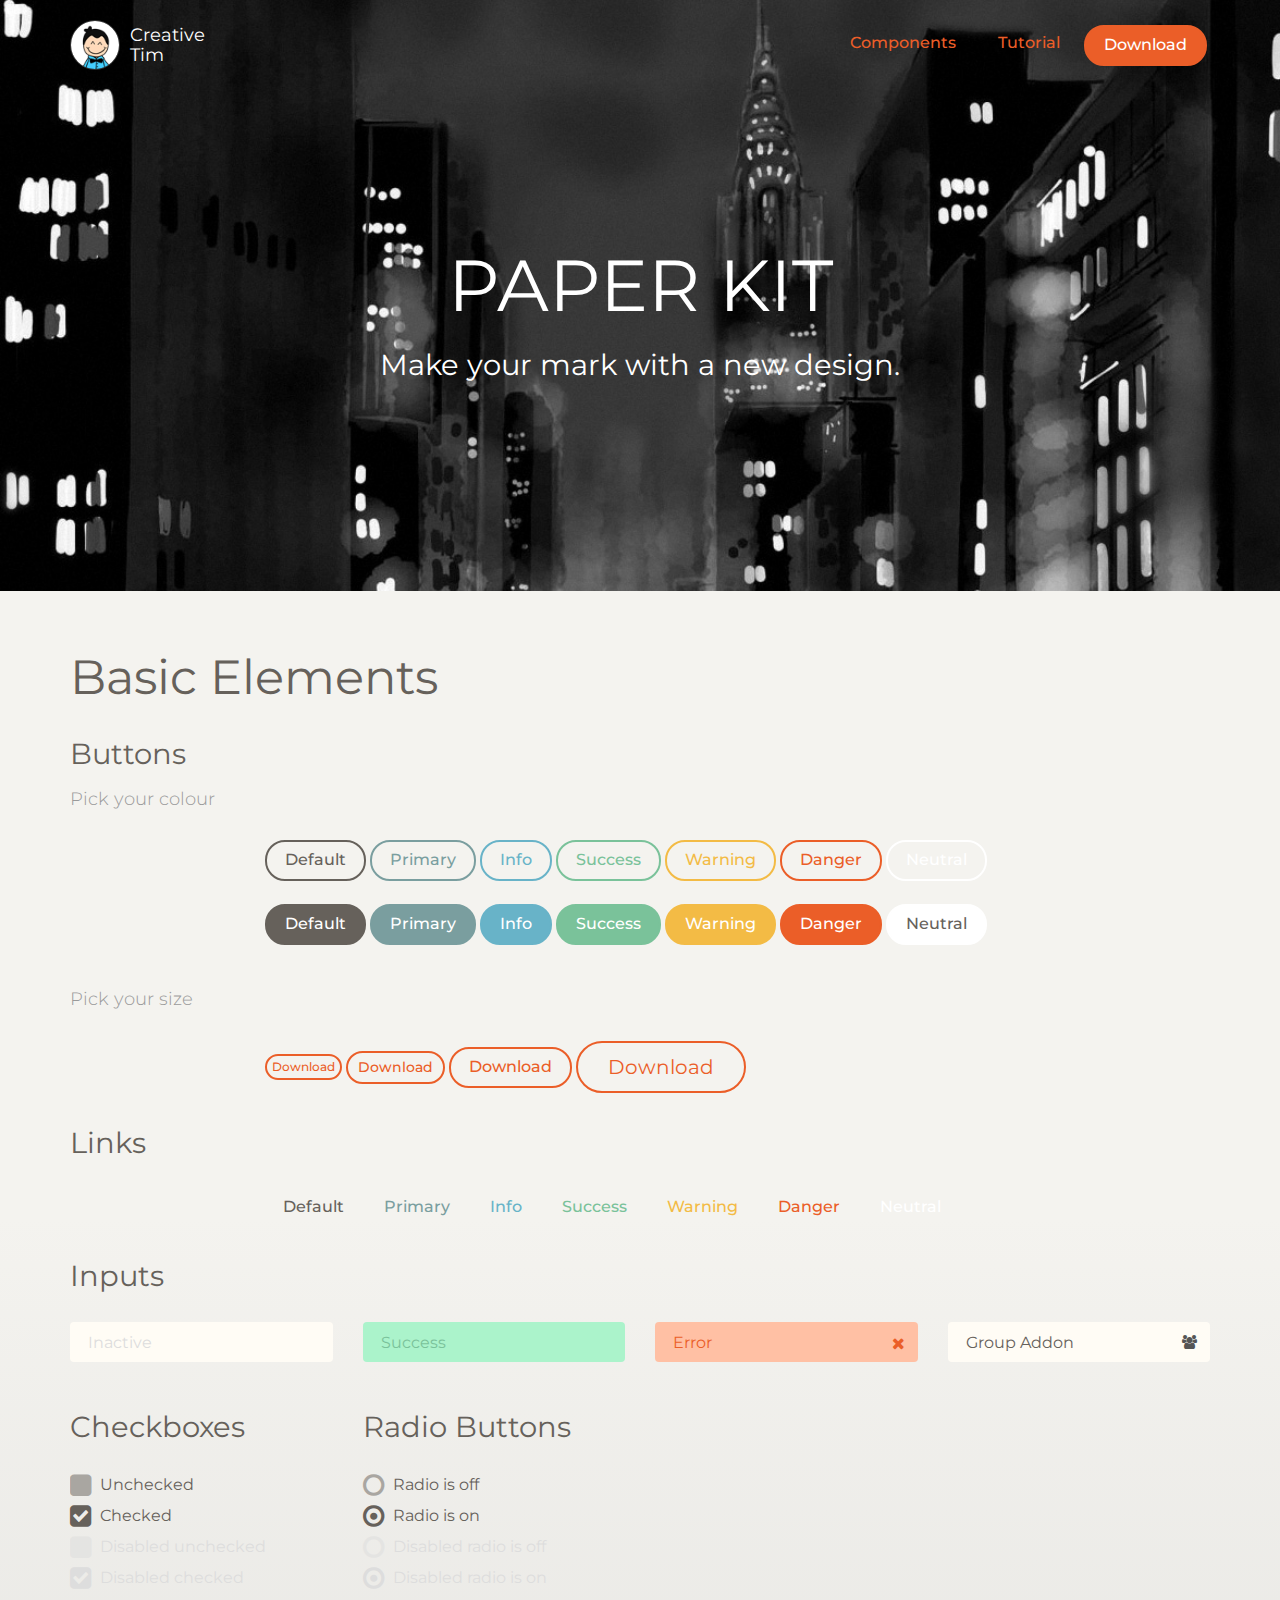
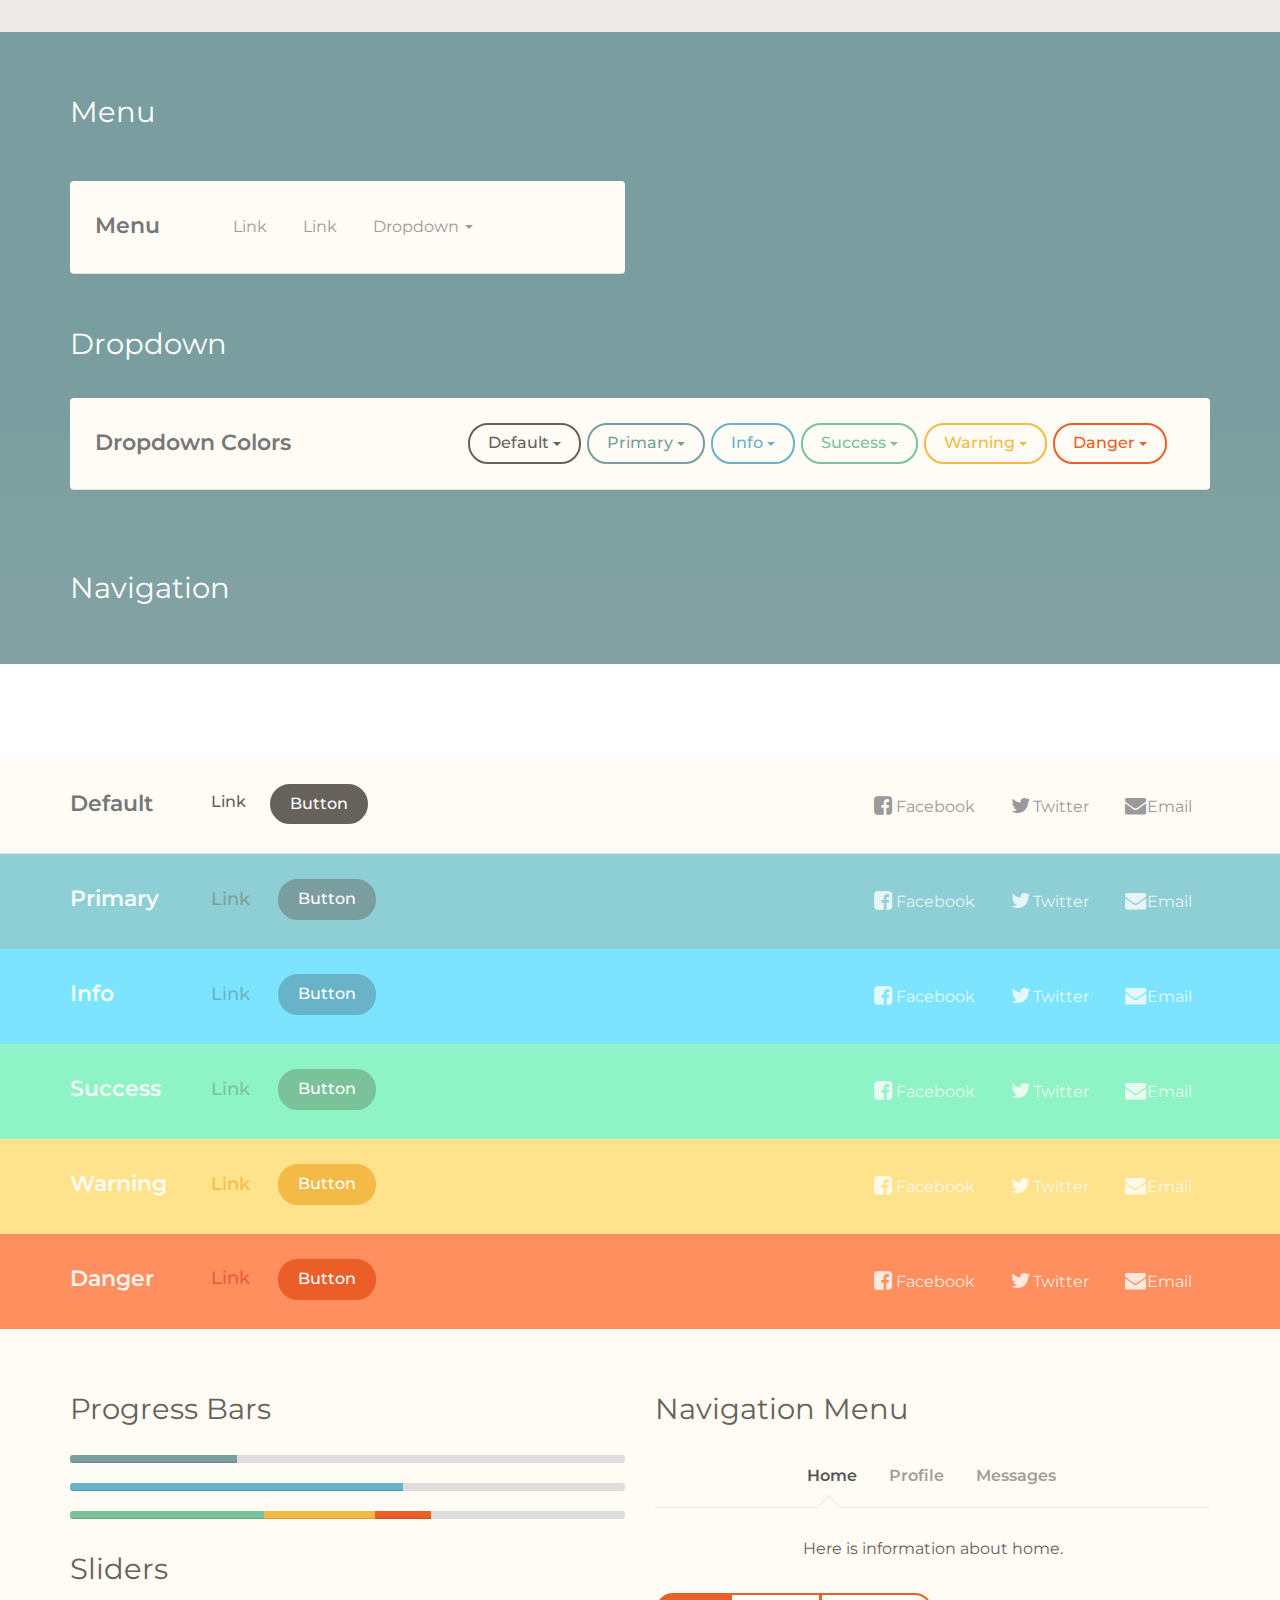
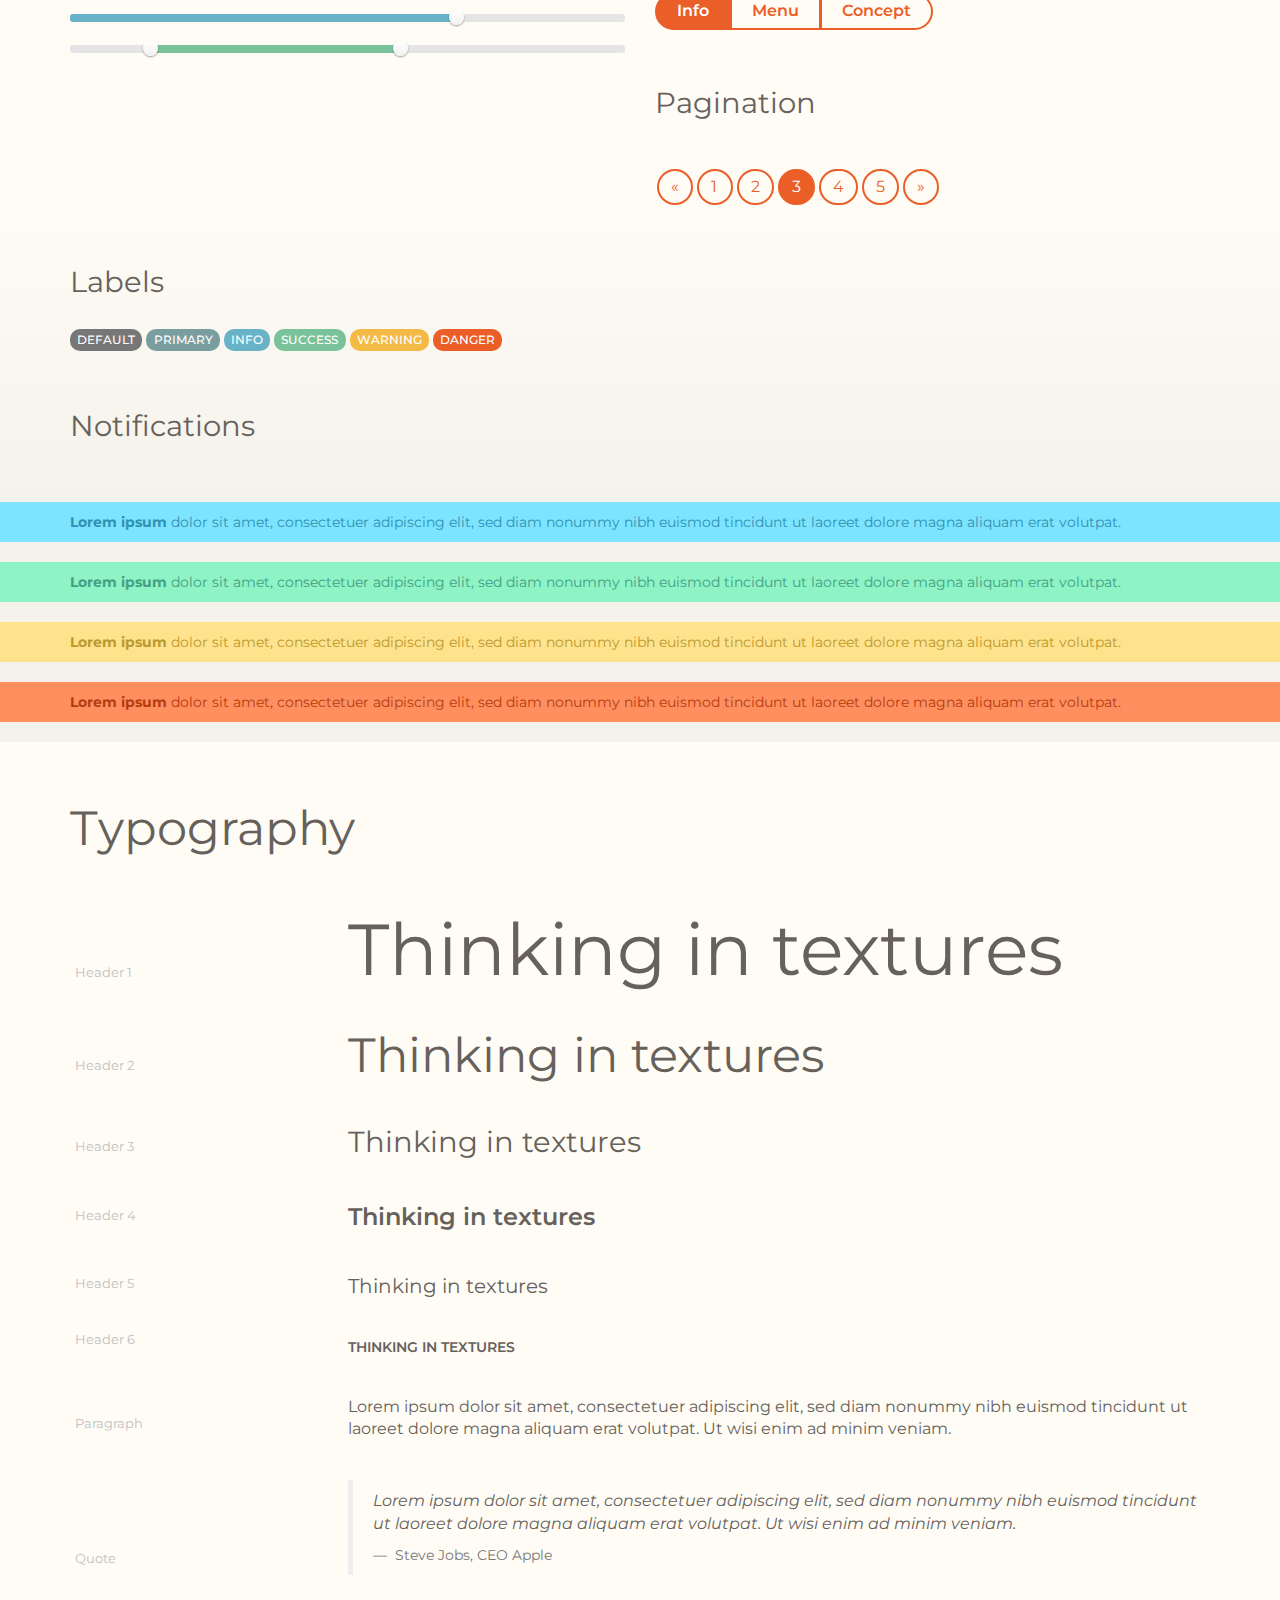
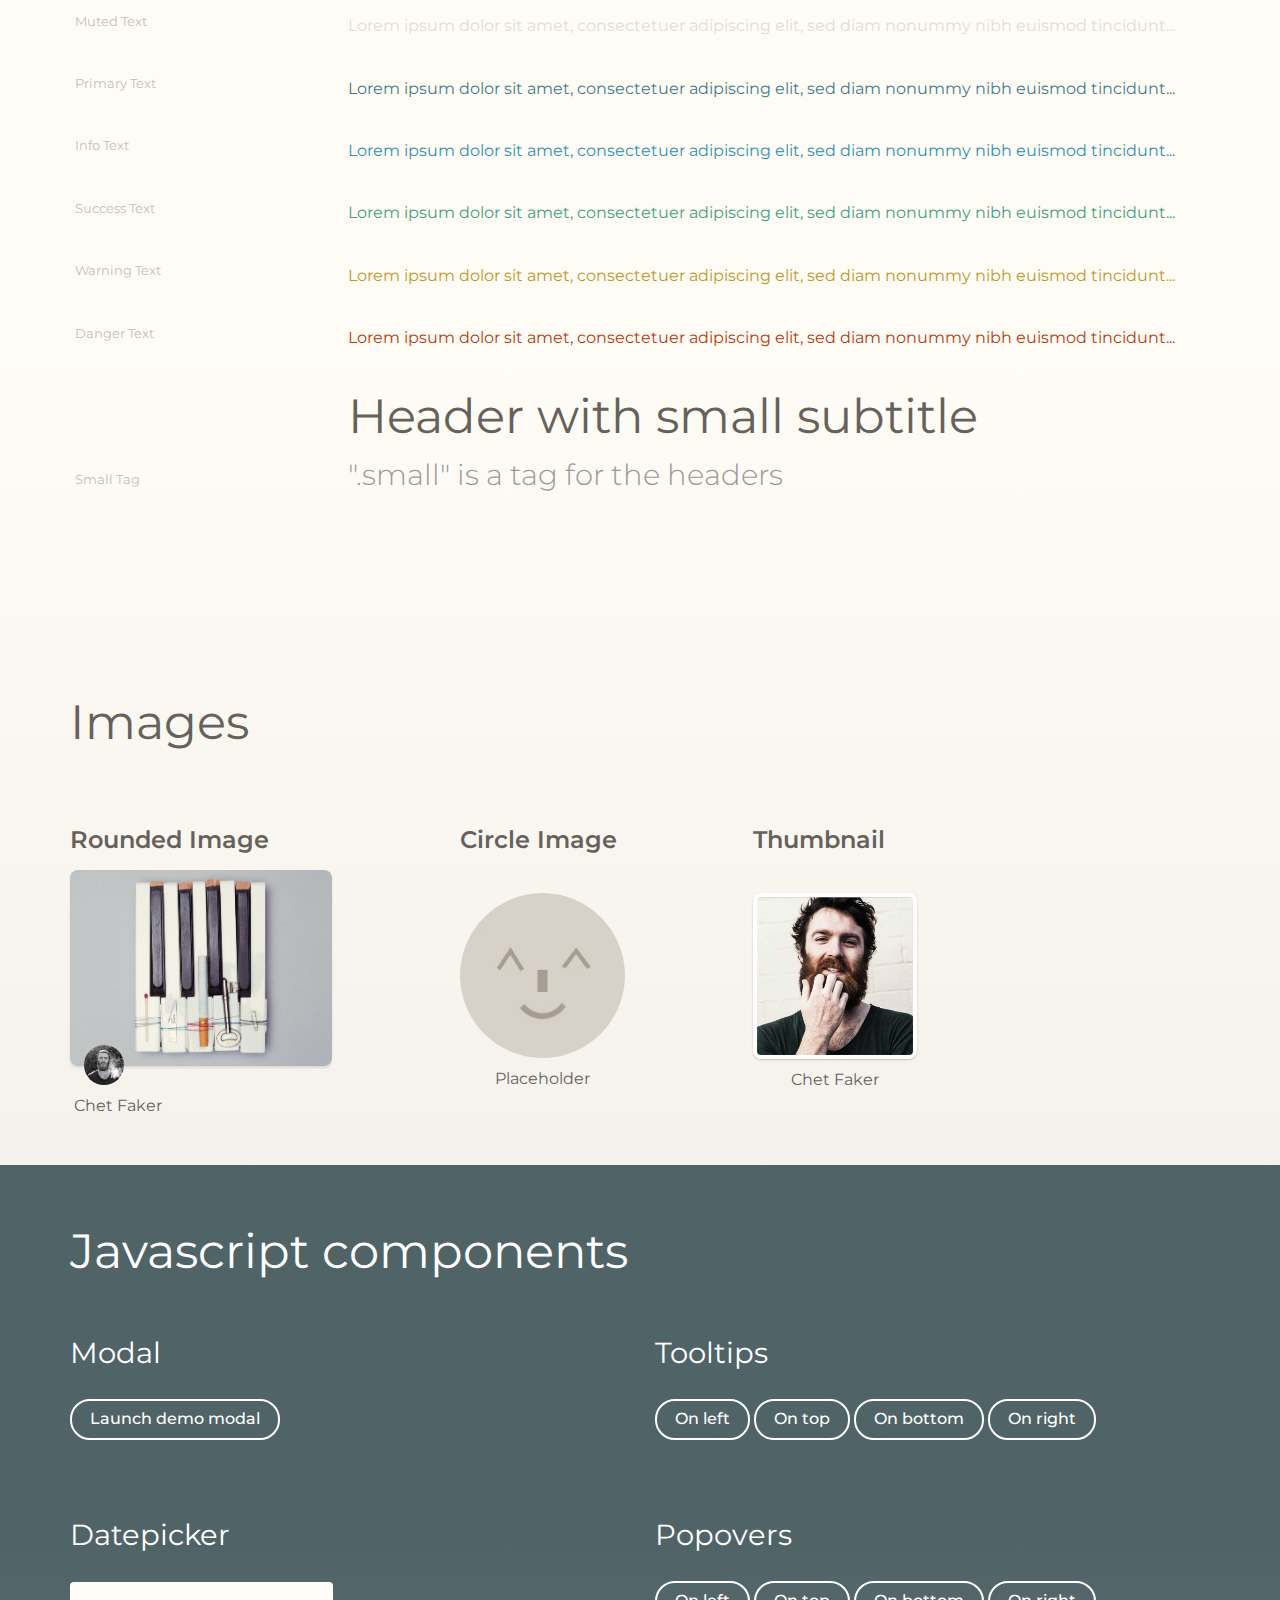
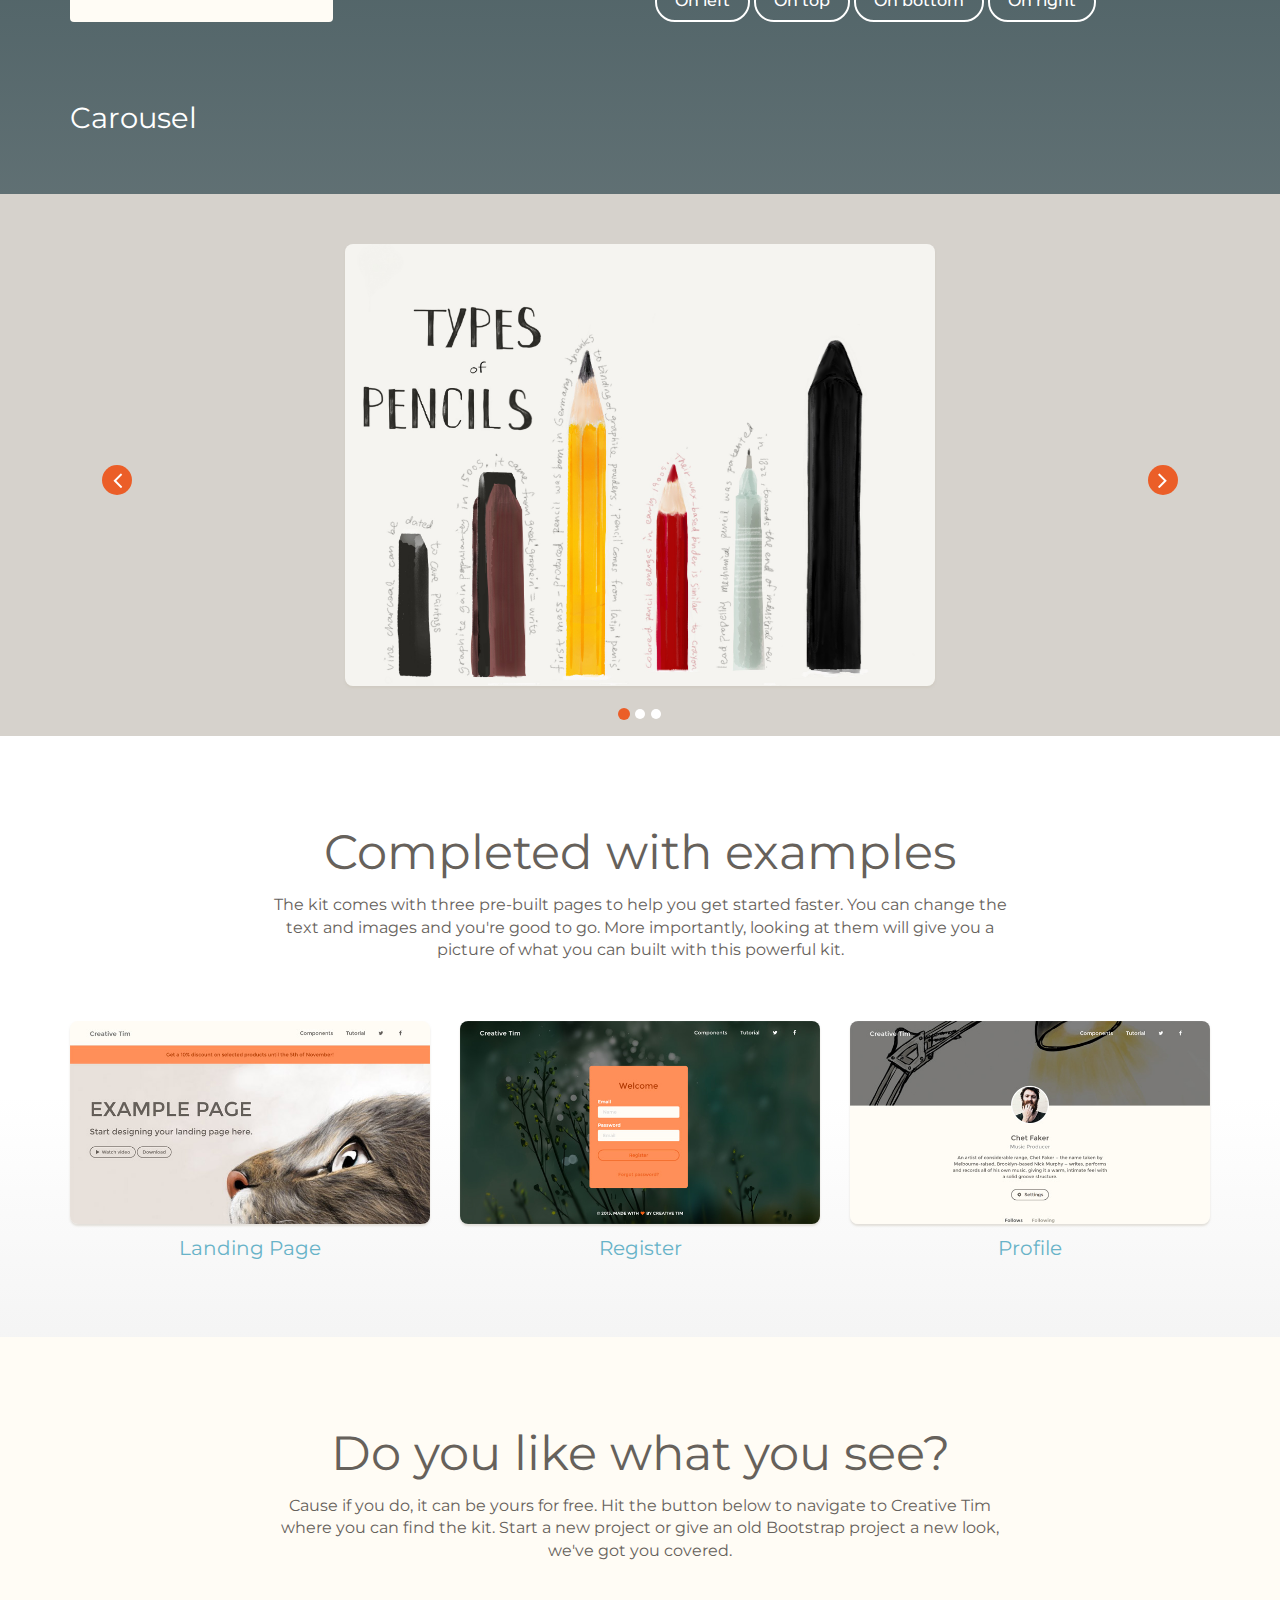
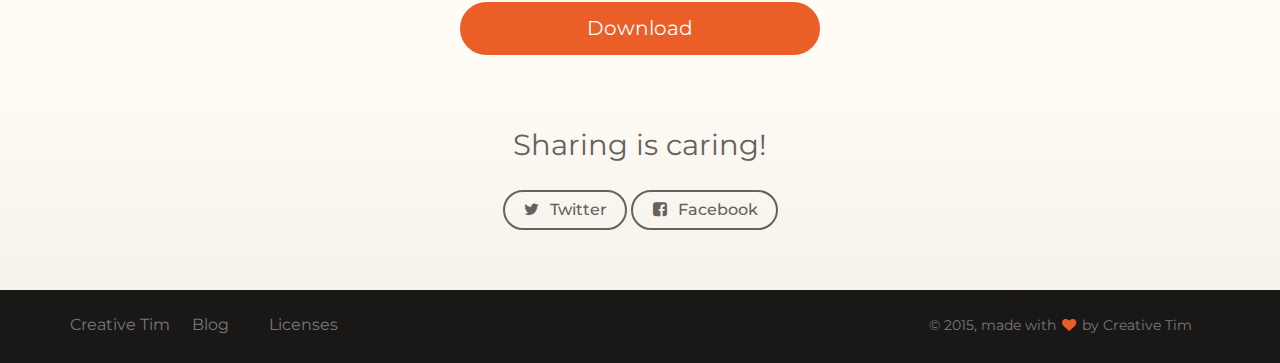
==== index.html @ a057e228 "installed the theme" ====
<!doctype html>
<html lang="en">
<head>
	<meta charset="utf-8" />
	<link rel="icon" type="image/png" href="assets/paper_img/favicon.ico">
	<meta http-equiv="X-UA-Compatible" content="IE=edge,chrome=1" />
	
	<title>Paper Kit by Creative Tim</title>

	<meta content='width=device-width, initial-scale=1.0, maximum-scale=1.0, user-scalable=0' name='viewport' />
    <meta name="viewport" content="width=device-width" />
    
    <link href="bootstrap3/css/bootstrap.css" rel="stylesheet" />
    <link href="assets/css/ct-paper.css" rel="stylesheet"/>
    <link href="assets/css/demo.css" rel="stylesheet" /> 
        
    <!--     Fonts and icons     -->
    <link href="http://maxcdn.bootstrapcdn.com/font-awesome/4.2.0/css/font-awesome.min.css" rel="stylesheet">
    <link href='http://fonts.googleapis.com/css?family=Montserrat' rel='stylesheet' type='text/css'>
    <link href='http://fonts.googleapis.com/css?family=Open+Sans:400,300' rel='stylesheet' type='text/css'>
      
</head>
<body>
<nav class="navbar navbar-ct-transparent" role="navigation-demo" id="demo-navbar">
  <div class="container">
    <!-- Brand and toggle get grouped for better mobile display -->
    <div class="navbar-header">
      <button type="button" class="navbar-toggle" data-toggle="collapse" data-target="#navigation-example-2">
        <span class="sr-only">Toggle navigation</span>
        <span class="icon-bar"></span>
        <span class="icon-bar"></span>
        <span class="icon-bar"></span>
      </button>
      <a href="http://www.creative-tim.com">
           <div class="logo-container">
                <div class="logo">
                    <img src="assets/paper_img/new_logo.png" alt="Creative Tim Logo">
                </div>
                <div class="brand">
                    Creative Tim
                </div>
            </div>
      </a>
    </div>

<!-- Collect the nav links, forms, and other content for toggling -->
    <div class="collapse navbar-collapse" id="navigation-example-2">
      <ul class="nav navbar-nav navbar-right">
          <li>
            <a href="components.html" class="btn btn-danger btn-simple">Components</a>
          </li>
          <li>
            <a href="tutorial.html" class="btn btn-danger btn-simple">Tutorial</a>
          </li>
          <li>
            <a href="http://www.creative-tim.com/product/paper-kit" target="_blank" class="btn btn-danger btn-fill">Download</a>
          </li>
       </ul>
    </div><!-- /.navbar-collapse -->
  </div><!-- /.container-->
</nav>         


<div class="wrapper">
    <div class="demo-header demo-header-image">
            <div class="motto">
                <h1 class="title-uppercase">Paper Kit</h1>
                <h3>Make your mark with a new design.</h3>
            </div>
    </div>
    
    <div class="main">
        <div class="section">
         <div class="container tim-container">
            <div class="tim-title">
                <h2>Basic Elements</h2>
            </div>
            
            <div id="buttons">
                    <div class="tim-title">
                        <h3>Buttons <br />
                            <small> Pick your colour </small>
                        </h3>
                    </div>
                    <div class="row">
                        <div class="col-md-8 col-md-offset-2">
                            <button href="#fakelink" class="btn">Default</button>
                            <button href="#fakelink" class="btn btn-primary">Primary</button>
                            <button href="#fakelink" class="btn btn-info">Info</button>
                            <button href="#fakelink" class="btn btn-success">Success</button>
                            <button href="#fakelink" class="btn btn-warning">Warning</button>
                            <button href="#fakelink" class="btn btn-danger">Danger</button>
                            <button href="#fakelink" class="btn btn-neutral">Neutral</button>
                        </div>
                    </div>
                    <br />
                    <div class="row">
                        <div class="col-md-8 col-md-offset-2">
                            <button href="#fakelink" class="btn btn-fill">Default</button>
                            <button href="#fakelink" class="btn btn-fill btn-primary">Primary</button>
                            <button href="#fakelink" class="btn btn-fill btn-info">Info</button>
                            <button href="#fakelink" class="btn btn-fill btn-success">Success</button>
                            <button href="#fakelink" class="btn btn-fill btn-warning">Warning</button>
                            <button href="#fakelink" class="btn btn-fill btn-danger">Danger</button>
                            <button href="#fakelink" class="btn btn-fill btn-neutral">Neutral</button>
                        </div>
                    </div>
                    <div class="tim-title">
                        <h3><small>Pick your size</small></h3>
                    </div>
                    <div class="row">
                        <div class="col-md-8 col-md-offset-2">
                            <button href="#fakelink" class="btn btn-danger btn-xs">Download</button>
                            <button href="#fakelink" class="btn btn-danger btn-sm">Download</button>
                            <button href="#fakelink" class="btn btn-danger">Download</button>
                            <button href="#fakelink" class="btn btn-danger btn-lg">Download</button>
                        </div>
                    </div>
                    <div class="tim-title">
                        <h3>Links</h3>
                    </div>
                    <div class="row">
                        <div class="col-md-8 col-md-offset-2">
                            <button href="#fakelink" class="btn btn-simple">Default</button>
                            <button href="#fakelink" class="btn btn-simple btn-primary">Primary</button>
                            <button href="#fakelink" class="btn btn-simple btn-info">Info</button>
                            <button href="#fakelink" class="btn btn-simple btn-success">Success</button>
                            <button href="#fakelink" class="btn btn-simple btn-warning">Warning</button>
                            <button href="#fakelink" class="btn btn-simple btn-danger">Danger</button>
                            <button href="#fakelink" class="btn btn-simple btn-neutral">Neutral</button>
                        </div>
                    </div>              
            </div>
        <!-- end buttons div -->
        
            <div id="inputs">
                <div class="tim-title">
                    <h3>Inputs</h3>
                </div>
                
                 <div class="row">
                        <div class="col-sm-3">
                    	<div class="form-group">
            	        	<input type="text" value="" placeholder="Inactive" class="form-control" />
                    	</div>          
                    </div>
                    <div class="col-sm-3">
                      <div class="form-group has-success">
                        <input type="text" value="Success" class="form-control" />
                      </div>
                    </div>
                    
                    <div class="col-sm-3">
                      <div class="form-group has-error has-feedback">
                        <input type="text" value="Error" class="form-control" />
                        <span class="fa fa-times form-control-feedback"></span>
                      </div>
                    </div>
        
                    <div class="col-sm-3">
                    	<div class="input-group">
                    	<!-- 	   Since the css properties cannot check the previous sibling of an element and for the design consistency we recommend to use the "input-group-addon" after the "form-control" like in this example -->
                          <input type="text" value="Group Addon" class="form-control">
                          <span class="input-group-addon"><i class="fa fa-group"></i></span>
                        </div>       
                    </div>
                  </div> <!-- end row -->

                <div class="row">
                    <div class="col-sm-3">
                        <div class="tim-title">
                            <h3>Checkboxes</h3>
                        </div>
                        
                          <label class="checkbox" for="checkbox1">
                            <input type="checkbox" value="" id="checkbox1" data-toggle="checkbox">
                            Unchecked
                          </label>
                          <label class="checkbox" for="checkbox2">
                            <input type="checkbox" value="" id="checkbox2" data-toggle="checkbox" checked>
                            Checked
                          </label>
                          <label class="checkbox" for="checkbox3">
                            <input type="checkbox" value="" id="checkbox3" data-toggle="checkbox" disabled>
                            Disabled unchecked
                          </label>
                          <label class="checkbox" for="checkbox4">
                            <input type="checkbox" value="" id="checkbox4" data-toggle="checkbox" disabled checked>
                            Disabled checked
                          </label>
                    </div>
                    
                    <div class="col-sm-3">
                        <div class="tim-title">
                            <h3>Radio Buttons</h3>
                        </div>
                        
                           <label class="radio">
                            <input type="radio" name="optionsRadios" data-toggle="radio" id="optionsRadios1" value="option1">
                            <i></i>Radio is off
                          </label>
                          <label class="radio">
                            <input type="radio" name="optionsRadios" data-toggle="radio" id="optionsRadios2" value="option1" checked>
                            <i></i>Radio is on
                          </label>
                
                          <label class="radio">
                            <input type="radio" name="optionsRadiosDisabled" data-toggle="radio" id="optionsRadios3" value="option2" disabled>
                            <i></i>Disabled radio is off
                          </label>
                          <label class="radio">
                            <input type="radio" name="optionsRadiosDisabled" data-toggle="radio" id="optionsRadios4" value="option2" checked disabled>
                            <i></i>Disabled radio is on
                          </label>
                        
                    </div>      
                </div><!--  end row -->
        
            </div><!--  end inputs -->
            
         </div>
        </div>
    </div>
    
    <div class="section section-light-blue">
            <div class="container">
                <div id="menu-dropdown">
                <div class="row">
                    <div class="col-md-6">
                        <div class="tim-title">
                            <h3>Menu</h3>
                        </div>
                        <br>
                    
                        <div id="navbar">
                            <nav class="navbar navbar-default">
                              <div class="container-fluid">
                                <!-- Brand and toggle get grouped for better mobile display -->
                                <div class="navbar-header">
                                  <button type="button" class="navbar-toggle" data-toggle="collapse" data-target="#bs-example-navbar-collapse-1">
                                    <span class="sr-only">Toggle navigation</span>
                                    <span class="icon-bar"></span>
                                    <span class="icon-bar"></span>
                                    <span class="icon-bar"></span>
                                  </button>
                                  <a class="navbar-brand" href="#">Menu</a>
                                </div>
                            
                                <!-- Collect the nav links, forms, and other content for toggling -->
                                <div class="collapse navbar-collapse" id="bs-example-navbar-collapse-1">
                                  <ul class="nav navbar-nav">
                                    <li class="active"><a href="#">Link</a></li>
                                    <li><a href="#">Link</a></li>
                                    <li class="dropdown">
                                      <a href="#" class="dropdown-toggle" data-toggle="dropdown">Dropdown <b class="caret"></b></a>
<!--                                  You can add classes for different colours on the next element -->
                                      <ul class="dropdown-menu dropdown-menu-right">
                                        <li class="dropdown-header">Dropdown header</li>
                                        <li><a href="#">Action</a></li>
                                        <li><a href="#">Another action</a></li>
                                        <li><a href="#">Something else here</a></li>
                                        <li class="divider"></li>
                                        <li><a href="#">Separated link</a></li>
                                        <li class="divider"></li>
                                        <li><a href="#">One more separated link</a></li>
                                      </ul>
                                    </li>
                                  </ul>
                                </div><!-- /.navbar-collapse -->
                              </div><!-- /.container-fluid -->
                            </nav>
                        
                        </div><!--  end navbar -->

                    </div>
                    <div class="col-md-6">
                    </div>
                </div> <!-- end row -->
                
                <div class="tim-title">
                    <h3>Dropdown</h3>
                    <br />
                        <div id="navbar-dropdown">
                            <nav class="navbar navbar-default">
                              <div class="container-fluid">
                                <!-- Brand and toggle get grouped for better mobile display -->
                                <div class="navbar-header">
                                  <button type="button" class="navbar-toggle" data-toggle="collapse" data-target="#bs-example-navbar-collapse-1">
                                    <span class="sr-only">Toggle navigation</span>
                                    <span class="icon-bar"></span>
                                    <span class="icon-bar"></span>
                                    <span class="icon-bar"></span>
                                  </button>
                                  <a class="navbar-brand" href="#">Dropdown Colors</a>
                                </div>
                            
                                <!-- Collect the nav links, forms, and other content for toggling -->
                                <div class="collapse navbar-collapse" id="bs-example-navbar-collapse-1">
                                  <ul class="nav navbar-nav pull-right">
<!--                                       default dropdown -->
                                    <li class="dropdown">
                                      <buttonn href="#" class="dropdown-toggle btn" data-toggle="dropdown">Default <b class="caret"></b></button>
<!--                                  You can add classes for different colours on the next element -->
                                      <ul class="dropdown-menu dropdown-menu-right">
                                        <li class="dropdown-header">Dropdown header</li>
                                        <li><a href="#">Action</a></li>
                                        <li><a href="#">Another action</a></li>
                                        <li><a href="#">Something else here</a></li>
                                        <li class="divider"></li>
                                        <li><a href="#">Separated link</a></li>
                                        <li class="divider"></li>
                                        <li><a href="#">One more separated link</a></li>
                                      </ul>
                                    </li>
<!--                                       primary dropdown -->
                                    <li class="dropdown">
                                      <button href="#" class="dropdown-toggle btn btn-primary" data-toggle="dropdown">Primary <b class="caret"></b></button>
<!--                                  You can add classes for different colours on the next element -->
                                      <ul class="dropdown-menu dropdown-primary dropdown-menu-right">
                                        <li class="dropdown-header">Dropdown header</li>
                                        <li><a href="#">Action</a></li>
                                        <li><a href="#">Another action</a></li>
                                        <li><a href="#">Something else here</a></li>
                                        <li class="divider"></li>
                                        <li><a href="#">Separated link</a></li>
                                        <li class="divider"></li>
                                        <li><a href="#">One more separated link</a></li>
                                      </ul>
                                    </li>
<!--                                       info dropdown -->
                                    <li class="dropdown">
                                      <button href="#" class="dropdown-toggle btn btn-info" data-toggle="dropdown">Info <b class="caret"></b></button>
<!--                                  You can add classes for different colours on the next element -->
                                      <ul class="dropdown-menu dropdown-info dropdown-menu-right">
                                        <li class="dropdown-header">Dropdown header</li>
                                        <li><a href="#">Action</a></li>
                                        <li><a href="#">Another action</a></li>
                                        <li><a href="#">Something else here</a></li>
                                        <li class="divider"></li>
                                        <li><a href="#">Separated link</a></li>
                                        <li class="divider"></li>
                                        <li><a href="#">One more separated link</a></li>
                                      </ul>
                                    </li>
<!--                                       success dropdown -->
                                    <li class="dropdown">
                                      <button href="#" class="dropdown-toggle btn btn-success" data-toggle="dropdown">Success <b class="caret"></b></button>
<!--                                  You can add classes for different colours on the next element -->
                                      <ul class="dropdown-menu dropdown-success dropdown-menu-right">
                                        <li class="dropdown-header">Dropdown header</li>
                                        <li><a href="#">Action</a></li>
                                        <li><a href="#">Another action</a></li>
                                        <li><a href="#">Something else here</a></li>
                                        <li class="divider"></li>
                                        <li><a href="#">Separated link</a></li>
                                        <li class="divider"></li>
                                        <li><a href="#">One more separated link</a></li>
                                      </ul>
                                    </li>
<!--                                       warning dropdown -->
                                    <li class="dropdown">
                                      <button href="#" class="dropdown-toggle btn btn-warning" data-toggle="dropdown">Warning <b class="caret"></b></button>
<!--                                  You can add classes for different colours on the next element -->
                                      <ul class="dropdown-menu dropdown-warning dropdown-menu-right">
                                        <li class="dropdown-header">Dropdown header</li>
                                        <li><a href="#">Action</a></li>
                                        <li><a href="#">Another action</a></li>
                                        <li><a href="#">Something else here</a></li>
                                        <li class="divider"></li>
                                        <li><a href="#">Separated link</a></li>
                                        <li class="divider"></li>
                                        <li><a href="#">One more separated link</a></li>
                                      </ul>
                                    </li>
<!--                                       danger dropdown -->
                                    <li class="dropdown">
                                      <button href="#" class="dropdown-toggle btn btn-danger" data-toggle="dropdown">Danger <b class="caret"></b></button>
<!--                                  You can add classes for different colours on the next element -->
                                      <ul class="dropdown-menu dropdown-danger dropdown-menu-right">
                                        <li class="dropdown-header">Dropdown header</li>
                                        <li><a href="#">Action</a></li>
                                        <li><a href="#">Another action</a></li>
                                        <li><a href="#">Something else here</a></li>
                                        <li class="divider"></li>
                                        <li><a href="#">Separated link</a></li>
                                        <li class="divider"></li>
                                        <li><a href="#">One more separated link</a></li>
                                      </ul>
                                    </li>                                    
                                    
                                  </ul>
                                </div><!-- /.navbar-collapse -->
                              </div><!-- /.container-fluid -->
                            </nav>
                        
                        </div><!--  end navbar -->
                </div>
                <br />
                <div class="tim-title">
                    <h3>Navigation</h3>
                </div>
            </div> <!-- end menu-dropdown -->

            </div>                  
    </div>
</div>
    <div id="navbar-full">
        <div id="navbar">
            <div class="navigation-example">
<!--                 transparent navbar -->
                <nav class="navbar navbar-ct-transparent" role="navigation-demo">
                  <div class="container">
                    <!-- Brand and toggle get grouped for better mobile display -->
                    <div class="navbar-header">
                      <button type="button" class="navbar-toggle" data-toggle="collapse" data-target="#navigation-example-2">
                        <span class="sr-only">Toggle navigation</span>
                        <span class="icon-bar"></span>
                        <span class="icon-bar"></span>
                        <span class="icon-bar"></span>
                      </button>
                      <a class="navbar-brand" href="#">Transparent</a>
                    </div>
                
                <!-- Collect the nav links, forms, and other content for toggling -->
                    <div class="collapse navbar-collapse" id="navigation-example-2">
                      <ul class="nav navbar-nav navbar-right">
                            <li>
                                <a href="#">
                                    <i class="fa fa-facebook-square"></i>
                                    Facebook
                                </a>
                            </li>
                            <li>
                                <a href="#">
                                    <i class="fa fa-twitter"></i>
                                    Twitter
                                </a>
                            </li>
                            <li>
                                <a href="#">
                                    <i class="fa fa-envelope"></i> 
                                    Email
                                </a>
                            </li>
                       </ul>
                    </div><!-- /.navbar-collapse -->
                  </div><!-- /.container-->
                </nav> 
                     
<!--                  default navbar -->
                <nav class="navbar navbar-default" role="navigation-demo">
                  <div class="container">
                    <!-- Brand and toggle get grouped for better mobile display -->
                    <div class="navbar-header">
                      <button type="button" class="navbar-toggle" data-toggle="collapse" data-target="#navigation-example-2">
                        <span class="sr-only">Toggle navigation</span>
                        <span class="icon-bar"></span>
                        <span class="icon-bar"></span>
                        <span class="icon-bar"></span>
                      </button>
                      <a class="navbar-brand" href="#">Default</a>
                    </div>
                
                <!-- Collect the nav links, forms, and other content for toggling -->
                    <div class="collapse navbar-collapse" id="navigation-example-2">
                      <ul class="nav navbar-nav">
                        <li>
                            <a href="#" class="btn btn-simple">Link</a>
                        </li>
                        <li>
                            <a href="#" target="_blank" class="btn btn-fill">Button</a>
                        </li>
                      </ul>
                      <ul class="nav navbar-nav navbar-right">
                            <li>
                                <a href="#">
                                    <i class="fa fa-facebook-square"></i>
                                    Facebook
                                </a>
                            </li>
                            <li>
                                <a href="#">
                                    <i class="fa fa-twitter"></i>
                                    Twitter
                                </a>
                            </li>
                            <li>
                                <a href="#">
                                    <i class="fa fa-envelope"></i> 
                                    Email
                                </a>
                            </li>
                       </ul>
                    </div><!-- /.navbar-collapse -->
                  </div><!-- /.container-->
                </nav>         
   
<!--                  primary navbar -->
                <nav class="navbar navbar-ct-primary" role="navigation-demo">
                  <div class="container">
                    <!-- Brand and toggle get grouped for better mobile display -->
                    <div class="navbar-header">
                      <button type="button" class="navbar-toggle" data-toggle="collapse" data-target="#navigation-example-2">
                        <span class="sr-only">Toggle navigation</span>
                        <span class="icon-bar"></span>
                        <span class="icon-bar"></span>
                        <span class="icon-bar"></span>
                      </button>
                      <a class="navbar-brand" href="#">Primary</a>
                    </div>
                
                <!-- Collect the nav links, forms, and other content for toggling -->
                    <div class="collapse navbar-collapse" id="navigation-example-2">
                    <ul class="nav navbar-nav">
                        <a href="#" class="btn btn-primary btn-simple">Link</a>
                        <a href="#" target="_blank" class="btn btn-primary btn-fill">Button</a>

                    </ul>
                      <ul class="nav navbar-nav navbar-right">
                            <li>
                                <a href="#">
                                    <i class="fa fa-facebook-square"></i>
                                    Facebook
                                </a>
                            </li>
                            <li>
                                <a href="#">
                                    <i class="fa fa-twitter"></i>
                                    Twitter
                                </a>
                            </li>
                            <li>
                                <a href="#">
                                    <i class="fa fa-envelope"></i> 
                                    Email
                                </a>
                            </li>
                       </ul>
                    </div><!-- /.navbar-collapse -->
                  </div><!-- /.container-->
                </nav>         

<!--                     info navbar -->
                <nav class="navbar navbar-ct-info" role="navigation-demo">
                  <div class="container">
                    <!-- Brand and toggle get grouped for better mobile display -->
                    <div class="navbar-header">
                      <button type="button" class="navbar-toggle" data-toggle="collapse" data-target="#navigation-example-2">
                        <span class="sr-only">Toggle navigation</span>
                        <span class="icon-bar"></span>
                        <span class="icon-bar"></span>
                        <span class="icon-bar"></span>
                      </button>
                      <a class="navbar-brand" href="#">Info</a>
                    </div>
                
                <!-- Collect the nav links, forms, and other content for toggling -->
                    <div class="collapse navbar-collapse" id="navigation-example-2">
                    <ul class="nav navbar-nav">
                        <a href="#" class="btn btn-info btn-simple">Link</a>
                        <a href="#" target="_blank" class="btn btn-info btn-fill">Button</a>
                      </ul>
                      <ul class="nav navbar-nav navbar-right">
                            <li>
                                <a href="#">
                                    <i class="fa fa-facebook-square"></i>
                                    Facebook
                                </a>
                            </li>
                            <li>
                                <a href="#">
                                    <i class="fa fa-twitter"></i>
                                    Twitter
                                </a>
                            </li>
                            <li>
                                <a href="#">
                                    <i class="fa fa-envelope"></i> 
                                    Email
                                </a>
                            </li>
                       </ul>
                    </div><!-- /.navbar-collapse -->
                  </div><!-- /.container-->
                </nav>         

<!--                     success navbar -->
                <nav class="navbar navbar-ct-success" role="navigation-demo">
                  <div class="container">
                    <!-- Brand and toggle get grouped for better mobile display -->
                    <div class="navbar-header">
                      <button type="button" class="navbar-toggle" data-toggle="collapse" data-target="#navigation-example-2">
                        <span class="sr-only">Toggle navigation</span>
                        <span class="icon-bar"></span>
                        <span class="icon-bar"></span>
                        <span class="icon-bar"></span>
                      </button>
                      <a class="navbar-brand" href="#">Success</a>
                    </div>
                
                <!-- Collect the nav links, forms, and other content for toggling -->
                    <div class="collapse navbar-collapse" id="navigation-example-2">
                    <ul class="nav navbar-nav">
                        <a href="#" class="btn btn-success btn-simple">Link</a>
                        <a href="#" target="_blank" class="btn btn-success btn-fill">Button</a>
                      </ul>
                      <ul class="nav navbar-nav navbar-right">
                            <li>
                                <a href="#">
                                    <i class="fa fa-facebook-square"></i>
                                    Facebook
                                </a>
                            </li>
                            <li>
                                <a href="#">
                                    <i class="fa fa-twitter"></i>
                                    Twitter
                                </a>
                            </li>
                            <li>
                                <a href="#">
                                    <i class="fa fa-envelope"></i> 
                                    Email
                                </a>
                            </li>
                       </ul>
                    </div><!-- /.navbar-collapse -->
                  </div><!-- /.container-->
                </nav>         

<!--                     warning navbar -->
                <nav class="navbar navbar-ct-warning" role="navigation-demo">
                  <div class="container">
                    <!-- Brand and toggle get grouped for better mobile display -->
                    <div class="navbar-header">
                      <button type="button" class="navbar-toggle" data-toggle="collapse" data-target="#navigation-example-2">
                        <span class="sr-only">Toggle navigation</span>
                        <span class="icon-bar"></span>
                        <span class="icon-bar"></span>
                        <span class="icon-bar"></span>
                      </button>
                      <a class="navbar-brand" href="#">Warning</a>
                    </div>
                
                <!-- Collect the nav links, forms, and other content for toggling -->
                    <div class="collapse navbar-collapse" id="navigation-example-2">
                    <ul class="nav navbar-nav">
                        <a href="#" class="btn btn-warning btn-simple">Link</a>
                        <a href="#" target="_blank" class="btn btn-warning btn-fill">Button</a>
                      </ul>
                      <ul class="nav navbar-nav navbar-right">
                            <li>
                                <a href="#">
                                    <i class="fa fa-facebook-square"></i>
                                    Facebook
                                </a>
                            </li>
                            <li>
                                <a href="#">
                                    <i class="fa fa-twitter"></i>
                                    Twitter
                                </a>
                            </li>
                            <li>
                                <a href="#">
                                    <i class="fa fa-envelope"></i> 
                                    Email
                                </a>
                            </li>
                       </ul>
                    </div><!-- /.navbar-collapse -->
                  </div><!-- /.container-->
                </nav>         

<!--                     danger navbar -->
                <nav class="navbar navbar-ct-danger" role="navigation-demo">
                  <div class="container">
                    <!-- Brand and toggle get grouped for better mobile display -->
                    <div class="navbar-header">
                      <button type="button" class="navbar-toggle" data-toggle="collapse" data-target="#navigation-example-2">
                        <span class="sr-only">Toggle navigation</span>
                        <span class="icon-bar"></span>
                        <span class="icon-bar"></span>
                        <span class="icon-bar"></span>
                      </button>
                      <a class="navbar-brand" href="#">Danger</a>
                    </div>
                
                <!-- Collect the nav links, forms, and other content for toggling -->
                    <div class="collapse navbar-collapse" id="navigation-example-2">
                    <ul class="nav navbar-nav">
                        <a href="#" class="btn btn-danger btn-simple">Link</a>
                        <a href="#" target="_blank" class="btn btn-danger btn-fill">Button</a>
                      </ul>
                      <ul class="nav navbar-nav navbar-right">
                            <li>
                                <a href="#">
                                    <i class="fa fa-facebook-square"></i>
                                    Facebook
                                </a>
                            </li>
                            <li>
                                <a href="#">
                                    <i class="fa fa-twitter"></i>
                                    Twitter
                                </a>
                            </li>
                            <li>
                                <a href="#">
                                    <i class="fa fa-envelope"></i> 
                                    Email
                                </a>
                            </li>
                       </ul>
                    </div><!-- /.navbar-collapse -->
                  </div><!-- /.container-->
                </nav>         



            </div><!--  navigation example -->
        </div> <!-- end #navbar -->
    </div> <!-- end navbar-full -->
<div class="wrapper">  
    <div class="main">
        <div class="section section-nude">
        <div class="container tim-container">
             <div id="sliders-navigation">
                <div class="row">
                    <div class="col-md-6">
                        <div class="tim-title">
                            <h3>Progress Bars</h3>
                        </div>
                        <div class="progress">
                          <div class="progress-bar" role="progressbar" aria-valuenow="60" aria-valuemin="0" aria-valuemax="100" style="width: 30%;">
                            <span class="sr-only">60% Complete</span>
                          </div>
                        </div>
                        <div class="progress">
                          <div class="progress-bar progress-bar-info" role="progressbar" aria-valuenow="60" aria-valuemin="0" aria-valuemax="100" style="width: 60%;">
                            <span class="sr-only">60% Complete</span>
                          </div>
                        </div>
                        <div class="progress">
                          <div class="progress-bar progress-bar-success" style="width: 35%">
                            <span class="sr-only">35% Complete (success)</span>
                          </div>
                          <div class="progress-bar progress-bar-warning" style="width: 20%">
                            <span class="sr-only">20% Complete (warning)</span>
                          </div>
                          <div class="progress-bar progress-bar-danger" style="width: 10%">
                            <span class="sr-only">10% Complete (danger)</span>
                          </div>
                        </div>
                        <div class="tim-title">
                            <h3>Sliders</h3>
                        </div>
                        <div id="slider-default" class="slider-info"></div>
                        <br>
                        <div id="slider-range" class="slider-success"></div>
                        
                    </div> <!-- progress bar -->
                    
                    <div class="col-md-6">
                         <div class="tim-title">
                            <h3>Navigation Menu</h3>
                        </div>    
<!--                         We added two wrappers with the classes "nav-tabs-navigation" and "nav-tabs-wrapper" so the name of the tabs can be aligned to the center of the container they're placed in -->
                        <div class="nav-tabs-navigation">
                            <div class="nav-tabs-wrapper">
                            <ul id="tabs" class="nav nav-tabs" data-tabs="tabs">
                                <li class="active"><a href="#home" data-toggle="tab">Home</a></li>
                                <li><a href="#profile" data-toggle="tab">Profile</a></li>
                                <li><a href="#messages" data-toggle="tab">Messages</a></li>
                            </ul>
                            </div>
                        </div>
                        <div id="my-tab-content" class="tab-content text-center">
                            <div class="tab-pane active" id="home">
                                <p>Here is information about home.</p>
                            </div>
                            <div class="tab-pane" id="profile">
                                <p>Here is your profile.</p>
                            </div>
                            <div class="tab-pane" id="messages">
                                <p>Here are your messages.</p>
                            </div>
                        </div>
                        <br />
                        
                        <ul class="nav nav-pills nav-pills-danger" role="tablist">
                              <li class="active">
                                <a href="#info" role="tab" data-toggle="tab">
                                     Info
                                </a>
                              </li>
                              <li>
                                <a href="#description" role="tab" data-toggle="tab">
                                     Menu
                                </a>
                              </li>
                              <li>
                                <a href="#concept" role="tab" data-toggle="tab">
                                     Concept
                                </a>
                              </li>
                        </ul>
                        <br />
                        <div class="tim-title">
                            <h3>Pagination</h3>
                        </div>  
                        <ul class="pagination pagination-danger"> 
                         <!--   color-classes: "pagination-primary", "pagination-info", "pagination-success", "pagination-warning", "pagination-danger"       
                         -->
                          <li><a href="javascript:void(0);">&laquo;</a></li>
                          <li><a href="javascript:void(0);">1</a></li>
                          <li><a href="javascript:void(0);">2</a></li>
                          <li class="active"><a href="javascript:void(0);">3</a></li>
                          <li><a href="javascript:void(0);">4</a></li>
                          <li><a href="javascript:void(0);">5</a></li>
                          <li><a href="javascript:void(0);">&raquo;</a></li>
                        </ul>      
                        
                    </div> <!-- navigation menu -->
                </div>
            </div><!--  end sliders-navigation -->
            
            
            <div id="labels-badges">
                <div class="row">
                    <div class="col-md-6">
                        <div class="tim-title">
                            <h3>Labels </h3>
                        </div>
                        <span class="label label-default">Default</span>
                        <span class="label label-primary">Primary</span>
                        <span class="label label-info">Info</span>
                        <span class="label label-success">Success</span>
                        <span class="label label-warning">Warning</span>
                        <span class="label label-danger">Danger</span>
                  
                    </div>
                    <div class="col-md-6">
                    </div>
                </div> <!-- end row -->
            </div> <!-- end labels-badges -->
            <br>
            <div class="tim-title">
                <h3>Notifications</h3>
            </div> 
            
        </div> <!-- end container -->
    
        </div>
    </div> <!-- end main -->
    
    <div id="notifications">
        <div class="alert alert-info">
            <div class="container">
            <b>Lorem ipsum</b> dolor sit amet, consectetuer adipiscing elit, sed diam nonummy nibh euismod tincidunt ut laoreet dolore magna aliquam erat volutpat.
            </div>
        </div>
        <div class="alert alert-success">
            <div class="container">
            <b>Lorem ipsum</b> dolor sit amet, consectetuer adipiscing elit, sed diam nonummy nibh euismod tincidunt ut laoreet dolore magna aliquam erat volutpat.
            </div>
        </div>
        <div class="alert alert-warning">
             <div class="container">
                 <b>Lorem ipsum</b> dolor sit amet, consectetuer adipiscing elit, sed diam nonummy nibh euismod tincidunt ut laoreet dolore magna aliquam erat volutpat.
            </div>
        </div>
        <div class="alert alert-danger">
             <div class="container">
                 <b>Lorem ipsum</b> dolor sit amet, consectetuer adipiscing elit, sed diam nonummy nibh euismod tincidunt ut laoreet dolore magna aliquam erat volutpat.
            </div>
        </div>
        <div class="clearfix"></div>
    </div><!--  end notifications -->    
            
    <div class="main">
        <div class="section section-nude">
            <div class="container tim-container">
                <div class="tim-title">
                    <h2>Typography</h2>
                </div>   
                <div id="typography">
                    <div class="row">
                        <div class="tim-typo">
                            <h1><span class="tim-note">Header 1</span>Thinking in textures </h1>
                        </div>
                        <div class="tim-typo">
                            <h2><span class="tim-note">Header 2</span>Thinking in textures</h2>
                        </div>
                        <div class="tim-typo">
                            <h3><span class="tim-note">Header 3</span>Thinking in textures</h3>
                        </div>
                        <div class="tim-typo">
                            <h4><span class="tim-note">Header 4</span>Thinking in textures</h4>
                        </div>
                        <div class="tim-typo">
                            <h5><span class="tim-note">Header 5</span>Thinking in textures</h5>
                        </div>
                         <div class="tim-typo">
                            <h6><span class="tim-note">Header 6</span>Thinking in textures</h6>
                        </div>
                        <div class="tim-typo">
                            <p><span class="tim-note">Paragraph</span>            
                                Lorem ipsum dolor sit amet, consectetuer adipiscing elit, sed diam nonummy nibh euismod tincidunt ut laoreet dolore magna aliquam erat volutpat. Ut wisi enim ad minim veniam.</p>
                        </div>
                        <div class="tim-typo">
                            <span class="tim-note">Quote</span>      
                            <blockquote> 
                             <p>
                             Lorem ipsum dolor sit amet, consectetuer adipiscing elit, sed diam nonummy nibh euismod tincidunt ut laoreet dolore magna aliquam erat volutpat. Ut wisi enim ad minim veniam.
                             </p>
                             <small>
                             Steve Jobs, CEO Apple
                             </small>
                            </blockquote>
                        </div>
                        
                        <div class="tim-typo">
                            <span class="tim-note">Muted Text</span>
                            <p class="text-muted">            
                            Lorem ipsum dolor sit amet, consectetuer adipiscing elit, sed diam nonummy nibh euismod tincidunt...                        </p>
                        </div> 
                        <div class="tim-typo">
                            <span class="tim-note">Primary Text</span>
                            <p class="text-primary">            
                            Lorem ipsum dolor sit amet, consectetuer adipiscing elit, sed diam nonummy nibh euismod tincidunt...                        </p>
                        </div> 
                        <div class="tim-typo">
                            <span class="tim-note">Info Text</span>
                            <p class="text-info">            
                            Lorem ipsum dolor sit amet, consectetuer adipiscing elit, sed diam nonummy nibh euismod tincidunt...                        </p>
                        </div> 
                        <div class="tim-typo">
                            <span class="tim-note">Success Text</span>
                            <p class="text-success">            
                            Lorem ipsum dolor sit amet, consectetuer adipiscing elit, sed diam nonummy nibh euismod tincidunt...                        </p>
                        </div> 
                        <div class="tim-typo">
                            <span class="tim-note">Warning Text</span>
                            <p class="text-warning">            
                            Lorem ipsum dolor sit amet, consectetuer adipiscing elit, sed diam nonummy nibh euismod tincidunt...
                            </p>
                        </div> 
                        <div class="tim-typo">
                            <span class="tim-note">Danger Text</span>
                            <p class="text-danger">            
                            Lorem ipsum dolor sit amet, consectetuer adipiscing elit, sed diam nonummy nibh euismod tincidunt...                        </p>
                        </div> 
                        <div class="tim-typo">
                            <h2><span class="tim-note">Small Tag</span>Header with small subtitle <br><small>".small" is a tag for the headers</small> </h2>
                        </div>                         
                    </div>
                </div> 
                <!--   end typography -->
                <div class="space"></div>
                <div id="images">
                     <div class="tim-title">
                        <h2>Images</h2>
                    </div>
                    <br>
                    <div class="row">
                        <div class="col-xs-8 col-sm-6 col-md-3">
                            <h4>Rounded Image</h4>
                            <img src="assets/paper_img/thinking_in_textures.png" alt="Rounded Image" class="img-rounded img-responsive">
                            <div class="img-details">
                                <div class="author">
                                    <img src="assets/paper_img/chet_faker_1.jpg" alt="Circle Image" class="img-circle img-no-padding img-responsive">
                                </div>
                                <p>Chet Faker</p>
                            </div>
                            
                        </div>
                        <div class="col-xs-6  col-sm-3 col-md-2 col-md-offset-1">
                            <h4>Circle Image</h4><br />
                            <img src="assets/paper_img/placeholder.jpg" alt="Circle Image" class="img-circle img-no-padding img-responsive">
                            <p class="text-center">Placeholder</p>
                        </div>
                        <div class="col-xs-6  col-sm-3 col-md-2 col-md-offset-1">
                            <h4>Thumbnail</h4><br />
                            <img src="assets/paper_img/chet_faker_2.jpg" alt="Thumbnail Image" class="img-thumbnail img-responsive">
                            <p class="text-center">Chet Faker</p>
                        </div>
                    </div>
                    <div class="row">
                    
                    </div>
                </div>  
            <!--   end images -->
            
            </div><!-- end container -->
        </div>
        <div class="section section-dark-blue">
            <div class="container">
                <div class="tim-title">
                    <h2>Javascript components</h2>
                </div>
            
                <div class="row" id="modals">
                    <div class="col-md-6">
                        <div class="tim-title">
                            <h3>Modal</h3>
                        </div>
                        
                        <!-- Button trigger modal, modals must be placed outside the global wrapper -->
                        <button class="btn btn-neutral" data-toggle="modal" data-target="#myModal">
                          Launch demo modal
                        </button>
                    </div>
                    <div class="col-md-6">
                        <div class="tim-title">
                            <h3>Tooltips</h3>
                        </div>
                        <button type="button" class="btn btn-neutral btn-tooltip" data-toggle="tooltip" data-placement="left" title="Tooltip on left">On left</button>
            
                        <button type="button" class="btn btn-neutral btn-tooltip" data-toggle="tooltip" data-placement="top" title="Tooltip on top">On top</button>
                        
                        <button type="button" class="btn btn-neutral btn-tooltip" data-toggle="tooltip" data-placement="bottom" title="Tooltip on bottom">On bottom</button>
                        
                        <button type="button" class="btn btn-neutral btn-tooltip" data-toggle="tooltip" data-placement="right" title="Tooltip on right">On right</button>
                    </div>
                    <div class="clearfix"></div><br><br>
                <!--     end tooltips -->
                <div class="col-md-6">
                    <div class="tim-title">
                        <h3>Datepicker</h3>
                    </div>
                    <div class="row">
                        <div class="col-md-6">
                            <input class="datepicker form-control" type="text"/>
                        </div>
                    </div>
                </div>
                 <div class="col-md-6">
                        <div class="tim-title">
                            <h3>Popovers</h3>
                        </div>
                        <button type="button" class="btn btn-neutral" data-toggle="popover" data-placement="left" title="Popover on left" data-content="Here will be some very useful information about his popover.<br> Here will be some very useful information about his popover." data-html="true">On left</button>
                        <button type="button" class="btn btn-neutral" data-toggle="popover" data-placement="top" title="Popover on top" data-content="Here will be some very useful information about his popover.">On top</button>
                        <button type="button" class="btn btn-neutral" data-toggle="popover" data-placement="bottom" title="Popover on bottom" data-content="Here will be some very useful information about his popover.">On bottom</button>
                        
                        <button type="button" class="btn btn-neutral" data-toggle="popover" data-placement="right" title="Popover on right" data-content="Here will be some very useful information about his popover.">On right</button>
                        
                    </div>
                    <div class="clearfix"></div><br><br>   
                </div><!--  end row -->
                
                <div class="tim-title">
                    <h3>Carousel</h3>
                </div>
            </div>
        </div>
    </div> <!-- end main -->
    
    <div id="carousel">
        <div id="carousel-example-generic" class="carousel slide" data-ride="carousel">
        <div class="carousel slide" data-ride="carousel">

              <!-- Indicators -->
              <ol class="carousel-indicators">
                <li data-target="#carousel-example-generic" data-slide-to="0" class="active"></li>
                <li data-target="#carousel-example-generic" data-slide-to="1"></li>
                <li data-target="#carousel-example-generic" data-slide-to="2"></li>
              </ol>
            
              <!-- Wrapper for slides -->
              <div class="carousel-inner">
                <div class="item active">
                  <img src="assets/paper_img/pencils.jpg" alt="Awesome Image">
                </div>
                <div class="item">
                  <img src="assets/paper_img/shoes.jpg" alt="Awesome Image">
                </div>
                <div class="item">
                  <img src="assets/paper_img/types.jpg" alt="Awesome Image">
                </div>
              </div>
            
              <!-- Controls -->
              <a class="left carousel-control" href="#carousel-example-generic" data-slide="prev">
                <span class="fa fa-angle-left"></span>
              </a>
              <a class="right carousel-control" href="#carousel-example-generic" data-slide="next">
                <span class="fa fa-angle-right"></span>
              </a>
        </div>
    </div> <!-- end carousel -->
    
</div> <!-- end wrapper -->

    <!-- </div> -->
    <div class="main">
        <div class="section section-white section-with-space">
            <div class="container tim-container text-center">
                <div class="row">
                    <div class="col-md-8 col-md-offset-2 text-center">
                        <h2>Completed with examples</h2>
                        <p>The kit comes with three pre-built pages to help you get started faster. You can change the text and images and you're good to go. More importantly, looking at them will give you a picture of what you can built with this powerful kit.</p>
                    </div>
                </div>
                <div class="row example-pages">
                    <div class="col-md-4">
                        <a href="examples/landing.html" target="_blank">
                            <img src="assets/paper_img/examples/landing.jpg" alt="Rounded Image" class="img-rounded img-responsive">
                            <h5>Landing Page</h5>
                        </a>
                    </div>
                    <div class="col-md-4">
                        <a href="examples/register.html" target="_blank">
                            <img src="assets/paper_img/examples/register.jpg" alt="Rounded Image" class="img-rounded img-responsive">
                            <h5>Register</h5>
                        </a>
                    </div>
                    <div class="col-md-4">
                        <a href="examples/profile.html" target="_blank">
                            <img src="assets/paper_img/examples/profile.jpg" alt="Rounded Image" class="img-rounded img-responsive">
                            <h5>Profile</h5>
                        </a>
                    </div>
                </div>
            </div>
        </div>
        <div class="section section-nude section-with-space">
            <div class="container tim-container">
                <div class="row">
                    <div class="col-md-8 col-md-offset-2 text-center">
                        <h2>Do you like what you see?</h2>
                        <p>Cause if you do, it can be yours for free. Hit the button below to navigate to Creative Tim where you can find the kit. Start a new project or give an old Bootstrap project a new look, we've got you covered. </p>
                    </div>
                    <div class="col-xs-8 col-xs-offset-2 col-sm-4 col-sm-offset-4 col-md-4 col-md-offset-4 download-area">
                        <a href="http://www.creative-tim.com/product/paper-kit" class="btn btn-danger btn-fill btn-block btn-lg">Download</a>
                    </div>
                </div>
                <div class="row sharing-area text-center">
                        <h3>Sharing is caring!</h3>
                        <a href="#" class="btn">
                            <i class="fa fa-twitter"></i>
                            Twitter
                        </a>
                        <a href="#" class="btn">
                            <i class="fa fa-facebook-square"></i>
                            Facebook
                        </a>
                </div>
            </div>
        </div>
    </div>

    <footer class="footer-demo section-dark">
    <div class="container">
        <nav class="pull-left">
            <ul>

                <li>
                    <a href="http://www.creative-tim.com">
                        Creative Tim
                    </a>
                </li>
                <li>
                    <a href="http://blog.creative-tim.com">
                       Blog
                    </a>
                </li>
                <li>
                    <a href="http://www.creative-tim.com/product/rubik">
                        Licenses 
                    </a>
                </li>
            </ul>
        </nav>
        <div class="copyright pull-right">
            &copy; 2015, made with <i class="fa fa-heart heart"></i> by Creative Tim
        </div>
    </div>
</footer>
</div>
<!-- Modal -->
<div class="modal fade" id="myModal" tabindex="-1" role="dialog" aria-labelledby="myModalLabel" aria-hidden="true">
  <div class="modal-dialog">
    <div class="modal-content">
      <div class="modal-header">
        <button type="button" class="close" data-dismiss="modal" aria-hidden="true">&times;</button>
        <h4 class="modal-title" id="myModalLabel">Modal title</h4>
      </div>
      <div class="modal-body">
        <p>Far far away, behind the word mountains, far from the countries Vokalia and Consonantia, there live the blind texts. Separated they live in Bookmarksgrove right at the coast of the Semantics, a large language ocean. A small river named Duden flows by their place and supplies it with the necessary regelialia. It is a paradisematic country, in which roasted parts of sentences fly into your mouth. Even the all-powerful Pointing has no control about the blind texts it is an almost unorthographic life One day however a small line of blind text by the name of Lorem Ipsum decided to leave for the far World of Grammar. </p>
      </div>
      <div class="modal-footer">
        <div class="left-side">
            <button type="button" class="btn btn-default btn-simple" data-dismiss="modal">Never mind</button>
        </div>
        <div class="divider"></div>
        <div class="right-side">
            <button type="button" class="btn btn-danger btn-simple">Delete</button>
        </div>
      </div>
    </div>
  </div>
</div>

<!--    end modal -->


</body>

    <script src="assets/js/jquery-1.10.2.js" type="text/javascript"></script>
	<script src="assets/js/jquery-ui-1.10.4.custom.min.js" type="text/javascript"></script>

	<script src="bootstrap3/js/bootstrap.js" type="text/javascript"></script>
	
	<!--  Plugins -->
	<script src="assets/js/ct-paper-checkbox.js"></script>
	<script src="assets/js/ct-paper-radio.js"></script>
	<script src="assets/js/bootstrap-select.js"></script>
	<script src="assets/js/bootstrap-datepicker.js"></script>
	
	<script src="assets/js/ct-paper.js"></script>    
</html>
---- assets/css/demo.css ----
.tim-row{
    margin-bottom: 20px;
}

.tim-white-buttons {
    background-color: #777777;
}
.tim-title{
    margin-top: 30px;
    margin-bottom: 25px;
    min-height: 32px;
}
.tim-title.text-center{
    margin-bottom: 50px;
}
.tim-typo{
    padding-left: 25%;
    margin-bottom: 40px;
    position: relative;
}
.tim-typo .tim-note{
    bottom: 10px;
    color: #c0c1c2;
    display: block;
    font-weight: 400;
    font-size: 13px;
    line-height: 13px;
    left: 0;
    margin-left: 20px;
    position: absolute;
    width: 260px;
}
.tim-row{
    padding-top: 50px;
}
.tim-row h3{
    margin-top: 0;
}
.switch{
    margin-right: 20px;
}
#navbar-full .navbar{
    border-radius: 0 !important;
    margin-bottom: 0;
    z-index: 2;
}
.space{
    height: 130px;
    display: block;
}
.space-110{
    height: 110px;
    display: block;
}
.space-50{
    height: 50px;
    display: block;
}
.space-70{
    height: 70px;
    display: block;
}
.navigation-example .img-src{
    background-attachment: scroll;
}

.main{
    background-color: #fff;
/*     position: relative; */

}
.navigation-example{
    background-image: url('../paper_img/red.jpg');
    background-position: center center;
    background-size: cover;
    background-attachment: fixed;
    margin-top:0;
}
#notifications{
    background-color: #FFFFFF;
    display: block;
    width: 100%;
    position: relative;
}
.tim-note{
    text-transform: capitalize;
}
.subscribe-form{
    padding-top: 20px;
}
.subscribe-form .form-control{

}

.space-100{
    height: 100px;
    display: block;
    width: 100%;
}

.be-social{
    padding-bottom: 20px;
/*     border-bottom: 1px solid #aaa; */
    margin: 0 auto 40px;
}
.txt-white{
    color: #FFFFFF;
}
.txt-gray{
    color: #ddd !important;
}
.footer-demo{
    background-attachment: fixed;
    position: relative;
    line-height: 20px;
}
.footer-demo nav > ul {
  list-style: none;
  margin: 0;
  padding: 0;
  font-weight: normal;
}
.footer-demo nav > ul > li{
    display: inline-block;
    padding: 10px 15px;
    margin: 15px 3px;
    line-height: 20px;
    text-align: center;
}
.footer-demo nav > ul > li:first-child{
    margin: 0;
    padding: 0;
}
.footer-demo nav > ul a:not(.btn) {
  color: #777777;
  display: block;
  margin-bottom: 3px;
}
.footer-demo nav > ul a:not(.btn):hover, .footer nav > ul a:not(.btn):focus {
  color: #E3E3E3;
}
.footer-demo .copyright {
  color: #777777;
  padding: 10px 15px;
  font-size: 14px;
  margin: 15px 3px;
  line-height: 20px;
  text-align: center;
}
.footer-demo .heart{
    color: #EB5E28;
}

.social-share{
    float: left;
    margin-right: 8px;
}
.social-share a{
    color: #FFFFFF;
}
#subscribe_email{
    border-radius: 0;
    border-left: 0;
    border-right: 0;
}
.pick-class-label{
    border-radius: 8px;
    color: #ffffff;
    cursor: pointer;
    display: inline-block;
    font-size: 75%;
    font-weight: bold;
    line-height: 1;
    margin-right: 10px;
    padding: 23px;
    text-align: center;
    vertical-align: baseline;
    white-space: nowrap;
}

.parallax{
  width:100%;
  height:570px;

  display: block;
  background-attachment: fixed;
    background-repeat:no-repeat;
    background-size:cover;
    background-position: center center;

}

.logo-container .logo{
    overflow: hidden;
    border-radius: 50%;
    border: 1px solid #333333;
    width: 50px;
    float: left;
}

.logo-container .brand{
    font-size: 18px;
    color: #FFFFFF;
    line-height: 20px;
    float: left;
    margin-left: 10px;
    margin-top: 5px;
    width: 50px;
    height: 50px;
}
.logo-container{
    margin-top: 10px;
}
.logo-container .logo img{
    width: 100%;
}
.navbar-small .logo-container .brand{
    color: #333333;
}
.demo-header{
    background-size: cover;
    background-color: #FF8F5E;
    background-position: center top;
    margin-top: -100px;
    min-height: 600px;
}
.demo-header-image{
    background-image: url('../paper_img/city.jpg');
}
.demo-header .motto{
    color: #FFFFFF;
    padding-top: 25vh;
    text-align: center;
    z-index: 3;
}
.demo-header .motto h3{
    margin-bottom: 0;
}
.separator{
    content: "Separator";
    color: #FFFFFF;
    display: block;
    width: 100%;
    padding: 20px;
}
.separator-line{
    background-color: #EEE;
    height: 1px;
    width: 100%;
    display: block;
}
.separator.separator-gray{
    background-color: #EEEEEE;
}
.social-buttons-demo .btn{
    margin-right: 5px;
    margin-bottom: 7px;
}

.img-container{
    width: 100%;
    overflow: hidden;
}
.img-container img{
    width: 100%;
}
.lightbox img{
    width: 100%;
}
.lightbox .modal-content{
    overflow: hidden;
}
.lightbox .modal-body{
    padding: 0;
}
@media screen and (min-width: 991px){
    .lightbox .modal-dialog{
        width: 960px;
    }
}

@media (max-width: 768px){
    .btn, .btn-morphing{
        margin-bottom: 10px;
    }
    .parallax .motto{
        top: 170px;
        margin-top: 0;
        font-size: 60px;
        width: 270px;
    }
}

.presentation .loader{
    opacity: 0;
    display: block;
    transition: all 0.4s;
    -webkit-transition: all 0.4s;
    position: fixed;
    left: 50%;
    top: 50%;
    z-index: 1031;
    margin-left: -32px;
    margin-top: -32px;
}
.presentation  .loader.visible{
    display: block;
    opacity: 1;
}
.presentation  .modal-content{
    background-color: transparent;
    box-shadow: 0 0 0;
}
.presentation .modal-backdrop.in{
    opacity: 0.45;
}
.presentation .preload-image{
    display: none;
    box-shadow: 0 0 15px rgba(0, 0, 0, 0.15), 0 0 1px 1px rgba(0, 0, 0, 0.1);
}
/*       Loading dots  */

/*      transitions */
.presentation .front, .presentation .front:after, .presentation .front .btn, .logo-container .logo, .logo-container .brand{
     -webkit-transition: all .2s;
    -moz-transition: all .2s;
    -o-transition: all .2s;
    transition: all .2s;
}
.presentation{

}
.presentation .section{
    padding: 100px 0;
}
.presentation .colors{
    padding: 100px 0;
}
.presentation > .description{
    padding-top: 20px;
}
.presentation .section-rotation{
    padding: 140px 0;
}
.presentation .section-images{
    padding: 80px 0;
}
.presentation .section-thin{
    padding: 0;
}
.presentation .section-pay{
    padding-top: 20px;
}
.presentation .colors{
    padding: 70px 0;
    z-index: 7;
    position: relative;
    margin-top: -300px;
}
.presentation .colors{
    border-top: 1px solid #DDDDDD;
}
.presentation .card-container{
     -webkit-perspective: 800px;
    -moz-perspective: 800px;
    -o-perspective: 800px;
    perspective: 800px;
    min-height: 500px;
    width: 300px;
    position: relative;
    margin-top: 90px;
}
.presentation .card-component{
    -webkit-transform-style: preserve-3d;
   -moz-transform-style: preserve-3d;
     -o-transform-style: preserve-3d;
        transform-style: preserve-3d;
	position: relative;
	height: 600px;
}
.presentation .card-component .front{
    -webkit-backface-visibility: hidden;
    -moz-backface-visibility: hidden;
    -o-backface-visibility: hidden;
    backface-visibility: hidden;
    -webkit-transform: rotateY( -28deg );
    -moz-transform: rotateY( -28deg );
    -o-transform: rotateY( -28deg );
    transform: rotateY( -28deg );

	position: absolute;
	top: 0;
	left: 0;
	background-color: #FFF;
    width: 100%;
    cursor: pointer;
    box-shadow: 10px 4px 14px rgba(0, 0, 0, 0.12);
    border-radius: 10px;
    overflow: hidden;
    border: 1px solid rgba(0,0,0,.12);
}

.presentation .front img{
    z-index: 2;
    position: relative;
}

.presentation .card-container:hover .front{
    top: -10px;
}

.presentation .card-component img{
    width: 100%;
}
.presentation .description .col-md-3{
    width: 16%;
    margin-left: 4%;
}
.presentation .first-card{
    z-index: 6;
}
.presentation .second-card{
    z-index: 5;
}
.presentation .third-card{
    z-index: 4;
}
.presentation .fourth-card{
    z-index: 3;
}
.presentation h1,
.presentation h2{
    font-weight: 200;
}
.presentation h4,
.presentation h5,
.presentation h6{
    font-weight: 300;
}
.presentation h4{
    font-size: 18px;
    line-height: 24px;
}
.presentation .info h4{
    font-size: 24px;
    line-height: 28px;
}

.presentation .section-gray h1 small{
    color: #888888;
}
.presentation .color-container{
    text-align: center;
}
.presentation .color-container img{
    width: 100%;
    margin-bottom: 10px;
}
.presentation .circle-color{
    width: 40px;
    height: 40px;
    border-radius: 10px;
    display: block;
    background-color: #cccccc;
    margin: 0 auto;
}
.presentation .circle-red{
    background-color: #ff3b30;
}
.presentation .circle-blue{
    background-color: #3472f7;
}
.presentation .circle-azure{
    background-color: #2ca8ff;
}
.presentation .circle-green{
    background-color: #05ae0e;
}
.presentation .circle-orange{
    background-color: #ff9500;
}

.presentation .section-gray-gradient{
    background: rgb(255,255,255); /* Old browsers */
    background: -moz-linear-gradient(top,  rgba(255,255,255,1) 25%, rgba(231,231,231,1) 100%); /* FF3.6+ */
    background: -webkit-gradient(linear, left top, left bottom, color-stop(25%,rgba(255,255,255,1)), color-stop(100%,rgba(231,231,231,1))); /* Chrome,Safari4+ */
    background: -webkit-linear-gradient(top,  rgba(255,255,255,1) 25%,rgba(231,231,231,1) 100%); /* Chrome10+,Safari5.1+ */
    background: -o-linear-gradient(top,  rgba(255,255,255,1) 25%,rgba(231,231,231,1) 100%); /* Opera 11.10+ */
    background: -ms-linear-gradient(top,  rgba(255,255,255,1) 25%,rgba(231,231,231,1) 100%); /* IE10+ */
    background: linear-gradient(to bottom,  rgba(255,255,255,1) 25%,rgba(231,231,231,1) 100%); /* W3C */
    filter: progid:DXImageTransform.Microsoft.gradient( startColorstr='#ffffff', endColorstr='#e7e7e7',GradientType=0 ); /* IE6-9 */
}
.presentation .section-black{
    background-color: #333;
}

.rotating-card-container {
    -webkit-perspective: 900px;
   -moz-perspective: 900px;
     -o-perspective: 900px;
        perspective: 900px;
        margin-bottom: 30px;
}

.rotating-card {
   -webkit-transition: all 1.3s;
   -moz-transition: all 1.3s;
     -o-transition: all 1.3s;
        transition: all 1.3s;
-webkit-transform-style: preserve-3d;
   -moz-transform-style: preserve-3d;
     -o-transform-style: preserve-3d;
        transform-style: preserve-3d;

    margin-top: 20px;
  position: relative;
   background: none repeat scroll 0 0 #FFFFFF;
    border-radius: 20px;
    color: #444444;
}
.rotating-card-container .rotate,
.rotating-card .back{
    -webkit-transform: rotateY( 180deg );
    -moz-transform: rotateY( 180deg );
    -o-transform: rotateY( 180deg );
    transform: rotateY( 180deg );
}
.rotating-card-container:hover .rotate{
    -webkit-transform: rotateY(0deg);
    -moz-transform: rotateY(0deg);
    -o-transform: rotateY(0deg);
    transform: rotateY(0deg);
}


.rotating-card .front,
.rotating-card .back {
    -webkit-backface-visibility: hidden;
    -moz-backface-visibility: hidden;
    -o-backface-visibility: hidden;
    backface-visibility: hidden;

    position: absolute;
    top: 0;
    left: 0;
    background-color: #FFF;
    box-shadow: 0 3px 17px rgba(0,0,0,.15);
}

.rotating-card .front {
    z-index: 2;
}

.rotating-card .back {
    z-index: 3;
    height: 500px;
    width: 100%;
    display: block;
    padding: 0 15px;
    background-color: #e5e5e5;
}

.rotating-card .back-contaier {
  background-color: white;
  padding: 30px 15px;

}

.rotating-card .image{
    border-radius: 20px 20px 0 0;
}
.rotating-card-container,
.rotating-card .front,
.rotating-card .back {
  width: 100%;
  min-height: 500px;
  border-radius: 20px;
}
/*       Fix bug for IE      */

@media screen and (-ms-high-contrast: active), (-ms-high-contrast: none) {
    .rotating-card .front, .rotating-card .back{
        -ms-backface-visibility: visible;
        backface-visibility: visible;
    }
    .rotating-car .back {
        visibility: hidden;
        -ms-transition: all 0.2s cubic-bezier(.92,.01,.83,.67);
    }
    .rotating-card .front{
        z-index: 4;
    }
    .rotating-card-container:hover .back{
        z-index: 5;
        visibility: visible;
    }
}

.fixed-section{
    margin-top: 90px;
}
.fixed-section ul li{
    list-style: none;
}
.fixed-section li a{
    font-size: 14px;
    padding: 2px;
    display: block;
    color: #666666;
}
.fixed-section li a.active{
    color: #00bbff;
}
.fixed-section.float{
    position: fixed;
    top: 100px;
    width: 200px;
    margin-top: 0;
}


/* prettyprint */
.presentation pre.prettyprint{
    background-color: transparent;
    border: 0px !important;
    margin-bottom: 0;
    margin-top: 30px;
    text-align: left;
}
.presentation .atv,
.presentation .str{
    color: #0D9814;
}
.presentation .tag,
.presentation .pln,
.presentation .kwd{
    color: #195CEC;
}
.presentation .atn{
    color: #2C93FF;
}
.presentation .pln{
    color: #333;
}
.presentation .com{
    color: #999;
}

.presentation .text-white{
    color: #FFFFFF;
    text-shadow: 0 1px 2px rgba(0,0,0,.13);
}
.presentation .section-images .card-image{
    border-radius: 6px 6px 0 0;
    overflow: hidden;
    box-shadow: 0 -3px 8px rgba(0,0,0,0);
}
.presentation .section-images .card-image .image{
/*     border-radius: 6px; */
}
@media (max-width: 1200px){
    .presentation .section-images .image img{
        width: 100%;
    }

}
.presentation .card-text-adjust{
    padding-left: 40px;
}
.presentation .info.info-separator{
    position: relative;
}
.presentation .info.info-separator:after{
    height: 100%;
    position: absolute;
    background-color: #ccc;
    width: 1px;
    content: "";
    right: -7px;
    top: 0;
}
.presentation .info li{
    padding: 5px 0;
    border-bottom: 1px solid #E5E5E5;
    color: #666666;
}
.presentation .info ul{
    width: 240px;
    margin: 10px auto;
}
.presentation .info li:last-child{
    border: 0;
}

/*      layer animation          */

.layers-container{
    display: block;
    margin-top: 50px;
    position: relative;
}
.layers-container img {
  position: absolute;
  width: 100%;
  height: auto;
  top: 0;
  left: 0;
  text-align: center;
}

.section-black {
  background-color: #333;
}

#layerHover{
  top: 30px;
}
#layerImage{
    top: 50px;
}
#layerBody{
  top: 75px;
}

.animate {
  transition: 1.5s ease-in-out;
  -moz-transition: 1.5s ease-in-out;
  -webkit-transition: 1.5s ease-in-out;
}

.down {
  transform: translate(0,45px);
  -moz-transform: translate(0,45px);
  -webkit-transform: translate(0,45px);
}

.down-2x {
   transform: translate(0,90px);
  -moz-transform: translate(0,90px);
  -webkit-transform: translate(0,90px);
}


.navbar-default.navbar-small .logo-container .brand{
    color: #333333;
}
.navbar-transparent.navbar-small .logo-container .brand{
    color: #FFFFFF;
}
.navbar-default.navbar-small .logo-container .brand{
    color: #333333;
}
.section-thin{
    padding-bottom: 0;
}

.info.info-separator{
    position: relative;
}
.info.info-separator:after{
    height: 100%;
    position: absolute;
    background-color: #ccc;
    width: 1px;
    content: "";
    right: -7px;
    top: 0;
}
@media (max-width: 767px){
.info.info-separator:after{
    display: none;
  }
}
.info li{
    padding: 5px 0;
    border-bottom: 1px solid #E5E5E5;
    color: #666666;
}
.info ul{
    width: 240px;
    margin: 10px auto;
}
.info li:last-child{
    border: 0;
}
.payment-methods i {
    font-size: 28px;
    padding: 0 3px;
    width: 38px;
}
.payment-methods h4 {
    font-size: 18px;
    line-height: 38px;
}
.info .description .btn{
    width: 240px;
    font-weight: 500;
}
#buyButtonHeroes{
    margin-top: 31px;
}
.right-click{
    width: 100%;
    height: 100%;
    background: rgba(51, 51, 51, 0.8);
    position: fixed;
    z-index: 20000;
    display: none;
}
.onclick{
    width: 100%;
    height: 100%;
    position: absolute;
    z-index: 20001;
}
.container-right-click{
    width: 100%;
    position: absolute;
    top: 0;
    left: 0;
}
.container-right-click .card-price#card-price-small{
    margin-top: 70px;
     -webkit-transition: all .2s;
    -moz-transition: all .2s;
    -o-transition: all .2s;
    transition: all .2s;
    position: relative;
    z-index: 20003;

}
.container-right-click .card-price#card-price-big{
    margin-top: 40px;
     -webkit-transition: all .2s;
    -moz-transition: all .2s;
    -o-transition: all .2s;
    transition: all .2s;
      position: relative;
    z-index: 20003;

}
.animated {
  -webkit-animation-duration: 1s;
          animation-duration: 1s;
  -webkit-animation-fill-mode: both;
          animation-fill-mode: both;
}

@-webkit-keyframes bounceInDown {
  0%, 60%, 75%, 90%, 100% {
    -webkit-transition-timing-function: cubic-bezier(0.215, 0.610, 0.355, 1.000);
            transition-timing-function: cubic-bezier(0.215, 0.610, 0.355, 1.000);
  }

  0% {
    opacity: 0;
    -webkit-transform: translate3d(0, -3000px, 0);
            transform: translate3d(0, -3000px, 0);
  }

  60% {
    opacity: 1;
    -webkit-transform: translate3d(0, 25px, 0);
            transform: translate3d(0, 25px, 0);
  }

  75% {
    -webkit-transform: translate3d(0, -10px, 0);
            transform: translate3d(0, -10px, 0);
  }

  90% {
    -webkit-transform: translate3d(0, 5px, 0);
            transform: translate3d(0, 5px, 0);
  }

  100% {
    -webkit-transform: none;
            transform: none;
  }
}

@keyframes bounceInDown {
  0%, 60%, 75%, 90%, 100% {
    -webkit-transition-timing-function: cubic-bezier(0.215, 0.610, 0.355, 1.000);
            transition-timing-function: cubic-bezier(0.215, 0.610, 0.355, 1.000);
  }

  0% {
    opacity: 0;
    -webkit-transform: translate3d(0, -3000px, 0);
            transform: translate3d(0, -3000px, 0);
  }

  60% {
    opacity: 1;
    -webkit-transform: translate3d(0, 25px, 0);
            transform: translate3d(0, 25px, 0);
  }

  75% {
    -webkit-transform: translate3d(0, -10px, 0);
            transform: translate3d(0, -10px, 0);
  }

  90% {
    -webkit-transform: translate3d(0, 5px, 0);
            transform: translate3d(0, 5px, 0);
  }

  100% {
    -webkit-transform: none;
            transform: none;
  }
}

.bounceInDown {
  -webkit-animation-name: bounceInDown;
          animation-name: bounceInDown;
}

.container-right-click h4{
    color: white;margin-top: 45px;font-weight: 200;margin-bottom: 0;
}
.icon-class{
    fill: #75c3b6;
}
.navbar-header{
    min-width: 120px;
}
#notifications{
    background-color: #F5F2EC;
}
#demo-navbar{
    border-radius: 0;
    margin-bottom: 0px;
}
.download-area{
    margin-top: 30px;
}
.sharing-area{
    margin-top: 50px;
}
.sharing-area .btn{
    margin-top: 14px;
}

/* for components and tutorial page */
pre.prettyprint{
    background-color: #FFFCF5;
    border: 0px;
    margin-bottom: 0;
    margin-top: 20px;
    padding: 20px;
    text-align: left;
}
.atv, .str{
    color: #75c3b6;
}
.tag, .pln, .kwd{
    color: #7A9E9F;
}
.atn{
    color: #68B3C8;
}
.pln{
    color: #333;
}
.com{
    color: #999;
}
.space-top{
    margin-top: 50px;
}
.area-line{
    border: 1px solid #999;
    border-left: 0;
    border-right: 0;
    color: #666;
    display: block;
    margin-top: 20px;
    padding: 8px 0;
    text-align: center;
}
.area-line a{
    color: #666;
}
.container-fluid{
    padding-right: 15px;
    padding-left: 15px;
}
.example-pages{
    margin-top: 50px;
}
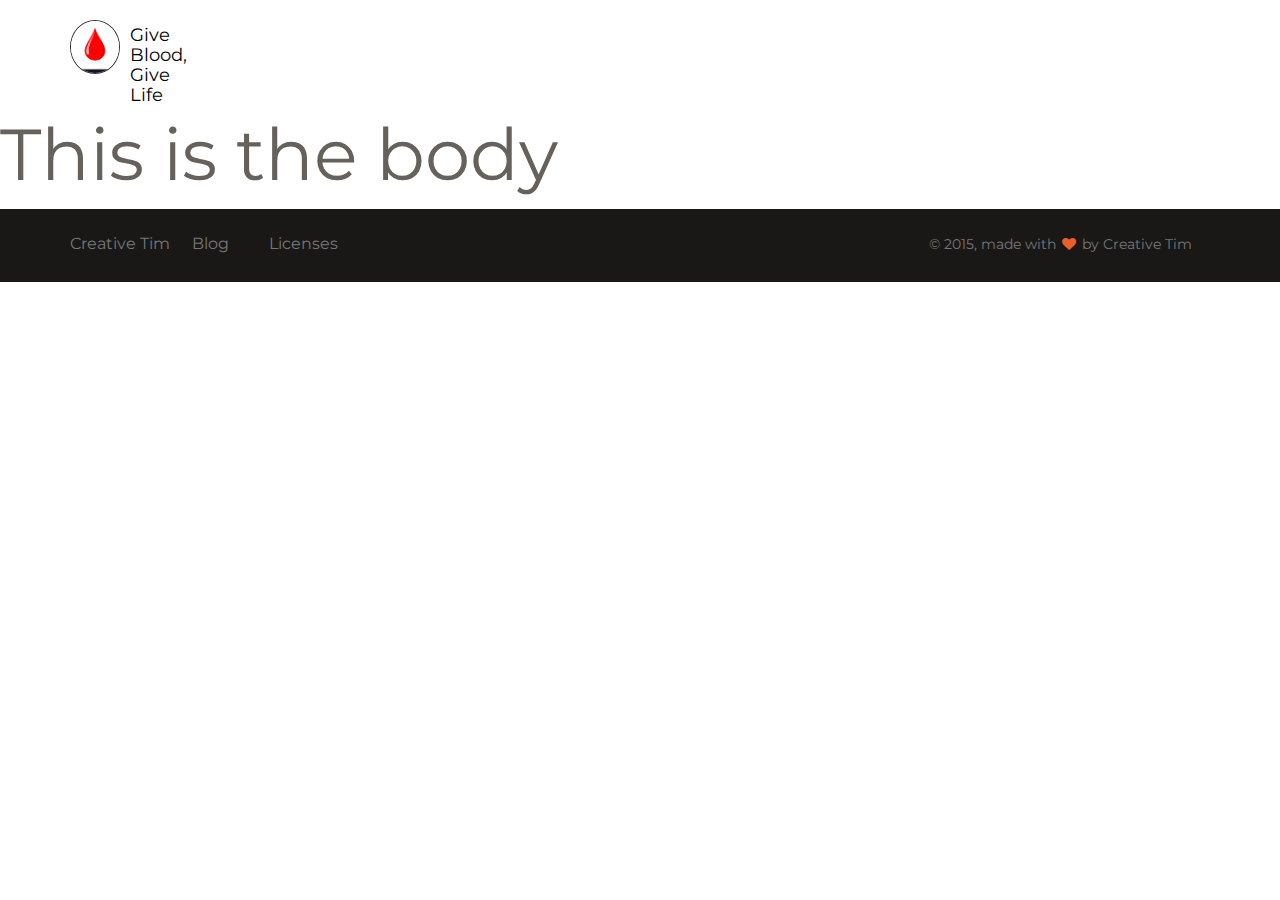
==== commit 9e7bb14f: "cleaned the theme" ====
--- a/index.html
+++ b/index.html
@@ -5,7 +5,7 @@
 	<link rel="icon" type="image/png" href="assets/paper_img/favicon.ico">
 	<meta http-equiv="X-UA-Compatible" content="IE=edge,chrome=1" />
 	
-	<title>Paper Kit by Creative Tim</title>
+	<title>Give Blood, Give Life</title>
 
 	<meta content='width=device-width, initial-scale=1.0, maximum-scale=1.0, user-scalable=0' name='viewport' />
     <meta name="viewport" content="width=device-width" />
@@ -20,1136 +20,44 @@
     <link href='http://fonts.googleapis.com/css?family=Open+Sans:400,300' rel='stylesheet' type='text/css'>
       
 </head>
+
+
 <body>
 <nav class="navbar navbar-ct-transparent" role="navigation-demo" id="demo-navbar">
   <div class="container">
+  
     <!-- Brand and toggle get grouped for better mobile display -->
     <div class="navbar-header">
-      <button type="button" class="navbar-toggle" data-toggle="collapse" data-target="#navigation-example-2">
-        <span class="sr-only">Toggle navigation</span>
-        <span class="icon-bar"></span>
-        <span class="icon-bar"></span>
-        <span class="icon-bar"></span>
-      </button>
-      <a href="http://www.creative-tim.com">
+
+     <!-- Logo -->
+      <a href="#">
            <div class="logo-container">
                 <div class="logo">
-                    <img src="assets/paper_img/new_logo.png" alt="Creative Tim Logo">
+                    <img src="assets/img/logo.png" alt="Give Blood, Give Life Logo">
                 </div>
                 <div class="brand">
-                    Creative Tim
+                    Give Blood, Give Life
                 </div>
             </div>
       </a>
+   
     </div>
 
 <!-- Collect the nav links, forms, and other content for toggling -->
     <div class="collapse navbar-collapse" id="navigation-example-2">
-      <ul class="nav navbar-nav navbar-right">
-          <li>
-            <a href="components.html" class="btn btn-danger btn-simple">Components</a>
-          </li>
-          <li>
-            <a href="tutorial.html" class="btn btn-danger btn-simple">Tutorial</a>
-          </li>
-          <li>
-            <a href="http://www.creative-tim.com/product/paper-kit" target="_blank" class="btn btn-danger btn-fill">Download</a>
-          </li>
-       </ul>
+
     </div><!-- /.navbar-collapse -->
   </div><!-- /.container-->
 </nav>         
 
-
+<!-- Body-->
 <div class="wrapper">
-    <div class="demo-header demo-header-image">
-            <div class="motto">
-                <h1 class="title-uppercase">Paper Kit</h1>
-                <h3>Make your mark with a new design.</h3>
-            </div>
-    </div>
-    
-    <div class="main">
-        <div class="section">
-         <div class="container tim-container">
-            <div class="tim-title">
-                <h2>Basic Elements</h2>
-            </div>
-            
-            <div id="buttons">
-                    <div class="tim-title">
-                        <h3>Buttons <br />
-                            <small> Pick your colour </small>
-                        </h3>
-                    </div>
-                    <div class="row">
-                        <div class="col-md-8 col-md-offset-2">
-                            <button href="#fakelink" class="btn">Default</button>
-                            <button href="#fakelink" class="btn btn-primary">Primary</button>
-                            <button href="#fakelink" class="btn btn-info">Info</button>
-                            <button href="#fakelink" class="btn btn-success">Success</button>
-                            <button href="#fakelink" class="btn btn-warning">Warning</button>
-                            <button href="#fakelink" class="btn btn-danger">Danger</button>
-                            <button href="#fakelink" class="btn btn-neutral">Neutral</button>
-                        </div>
-                    </div>
-                    <br />
-                    <div class="row">
-                        <div class="col-md-8 col-md-offset-2">
-                            <button href="#fakelink" class="btn btn-fill">Default</button>
-                            <button href="#fakelink" class="btn btn-fill btn-primary">Primary</button>
-                            <button href="#fakelink" class="btn btn-fill btn-info">Info</button>
-                            <button href="#fakelink" class="btn btn-fill btn-success">Success</button>
-                            <button href="#fakelink" class="btn btn-fill btn-warning">Warning</button>
-                            <button href="#fakelink" class="btn btn-fill btn-danger">Danger</button>
-                            <button href="#fakelink" class="btn btn-fill btn-neutral">Neutral</button>
-                        </div>
-                    </div>
-                    <div class="tim-title">
-                        <h3><small>Pick your size</small></h3>
-                    </div>
-                    <div class="row">
-                        <div class="col-md-8 col-md-offset-2">
-                            <button href="#fakelink" class="btn btn-danger btn-xs">Download</button>
-                            <button href="#fakelink" class="btn btn-danger btn-sm">Download</button>
-                            <button href="#fakelink" class="btn btn-danger">Download</button>
-                            <button href="#fakelink" class="btn btn-danger btn-lg">Download</button>
-                        </div>
-                    </div>
-                    <div class="tim-title">
-                        <h3>Links</h3>
-                    </div>
-                    <div class="row">
-                        <div class="col-md-8 col-md-offset-2">
-                            <button href="#fakelink" class="btn btn-simple">Default</button>
-                            <button href="#fakelink" class="btn btn-simple btn-primary">Primary</button>
-                            <button href="#fakelink" class="btn btn-simple btn-info">Info</button>
-                            <button href="#fakelink" class="btn btn-simple btn-success">Success</button>
-                            <button href="#fakelink" class="btn btn-simple btn-warning">Warning</button>
-                            <button href="#fakelink" class="btn btn-simple btn-danger">Danger</button>
-                            <button href="#fakelink" class="btn btn-simple btn-neutral">Neutral</button>
-                        </div>
-                    </div>              
-            </div>
-        <!-- end buttons div -->
-        
-            <div id="inputs">
-                <div class="tim-title">
-                    <h3>Inputs</h3>
-                </div>
-                
-                 <div class="row">
-                        <div class="col-sm-3">
-                    	<div class="form-group">
-            	        	<input type="text" value="" placeholder="Inactive" class="form-control" />
-                    	</div>          
-                    </div>
-                    <div class="col-sm-3">
-                      <div class="form-group has-success">
-                        <input type="text" value="Success" class="form-control" />
-                      </div>
-                    </div>
-                    
-                    <div class="col-sm-3">
-                      <div class="form-group has-error has-feedback">
-                        <input type="text" value="Error" class="form-control" />
-                        <span class="fa fa-times form-control-feedback"></span>
-                      </div>
-                    </div>
-        
-                    <div class="col-sm-3">
-                    	<div class="input-group">
-                    	<!-- 	   Since the css properties cannot check the previous sibling of an element and for the design consistency we recommend to use the "input-group-addon" after the "form-control" like in this example -->
-                          <input type="text" value="Group Addon" class="form-control">
-                          <span class="input-group-addon"><i class="fa fa-group"></i></span>
-                        </div>       
-                    </div>
-                  </div> <!-- end row -->
-
-                <div class="row">
-                    <div class="col-sm-3">
-                        <div class="tim-title">
-                            <h3>Checkboxes</h3>
-                        </div>
-                        
-                          <label class="checkbox" for="checkbox1">
-                            <input type="checkbox" value="" id="checkbox1" data-toggle="checkbox">
-                            Unchecked
-                          </label>
-                          <label class="checkbox" for="checkbox2">
-                            <input type="checkbox" value="" id="checkbox2" data-toggle="checkbox" checked>
-                            Checked
-                          </label>
-                          <label class="checkbox" for="checkbox3">
-                            <input type="checkbox" value="" id="checkbox3" data-toggle="checkbox" disabled>
-                            Disabled unchecked
-                          </label>
-                          <label class="checkbox" for="checkbox4">
-                            <input type="checkbox" value="" id="checkbox4" data-toggle="checkbox" disabled checked>
-                            Disabled checked
-                          </label>
-                    </div>
-                    
-                    <div class="col-sm-3">
-                        <div class="tim-title">
-                            <h3>Radio Buttons</h3>
-                        </div>
-                        
-                           <label class="radio">
-                            <input type="radio" name="optionsRadios" data-toggle="radio" id="optionsRadios1" value="option1">
-                            <i></i>Radio is off
-                          </label>
-                          <label class="radio">
-                            <input type="radio" name="optionsRadios" data-toggle="radio" id="optionsRadios2" value="option1" checked>
-                            <i></i>Radio is on
-                          </label>
-                
-                          <label class="radio">
-                            <input type="radio" name="optionsRadiosDisabled" data-toggle="radio" id="optionsRadios3" value="option2" disabled>
-                            <i></i>Disabled radio is off
-                          </label>
-                          <label class="radio">
-                            <input type="radio" name="optionsRadiosDisabled" data-toggle="radio" id="optionsRadios4" value="option2" checked disabled>
-                            <i></i>Disabled radio is on
-                          </label>
-                        
-                    </div>      
-                </div><!--  end row -->
-        
-            </div><!--  end inputs -->
-            
-         </div>
-        </div>
-    </div>
-    
-    <div class="section section-light-blue">
-            <div class="container">
-                <div id="menu-dropdown">
-                <div class="row">
-                    <div class="col-md-6">
-                        <div class="tim-title">
-                            <h3>Menu</h3>
-                        </div>
-                        <br>
-                    
-                        <div id="navbar">
-                            <nav class="navbar navbar-default">
-                              <div class="container-fluid">
-                                <!-- Brand and toggle get grouped for better mobile display -->
-                                <div class="navbar-header">
-                                  <button type="button" class="navbar-toggle" data-toggle="collapse" data-target="#bs-example-navbar-collapse-1">
-                                    <span class="sr-only">Toggle navigation</span>
-                                    <span class="icon-bar"></span>
-                                    <span class="icon-bar"></span>
-                                    <span class="icon-bar"></span>
-                                  </button>
-                                  <a class="navbar-brand" href="#">Menu</a>
-                                </div>
-                            
-                                <!-- Collect the nav links, forms, and other content for toggling -->
-                                <div class="collapse navbar-collapse" id="bs-example-navbar-collapse-1">
-                                  <ul class="nav navbar-nav">
-                                    <li class="active"><a href="#">Link</a></li>
-                                    <li><a href="#">Link</a></li>
-                                    <li class="dropdown">
-                                      <a href="#" class="dropdown-toggle" data-toggle="dropdown">Dropdown <b class="caret"></b></a>
-<!--                                  You can add classes for different colours on the next element -->
-                                      <ul class="dropdown-menu dropdown-menu-right">
-                                        <li class="dropdown-header">Dropdown header</li>
-                                        <li><a href="#">Action</a></li>
-                                        <li><a href="#">Another action</a></li>
-                                        <li><a href="#">Something else here</a></li>
-                                        <li class="divider"></li>
-                                        <li><a href="#">Separated link</a></li>
-                                        <li class="divider"></li>
-                                        <li><a href="#">One more separated link</a></li>
-                                      </ul>
-                                    </li>
-                                  </ul>
-                                </div><!-- /.navbar-collapse -->
-                              </div><!-- /.container-fluid -->
-                            </nav>
-                        
-                        </div><!--  end navbar -->
-
-                    </div>
-                    <div class="col-md-6">
-                    </div>
-                </div> <!-- end row -->
-                
-                <div class="tim-title">
-                    <h3>Dropdown</h3>
-                    <br />
-                        <div id="navbar-dropdown">
-                            <nav class="navbar navbar-default">
-                              <div class="container-fluid">
-                                <!-- Brand and toggle get grouped for better mobile display -->
-                                <div class="navbar-header">
-                                  <button type="button" class="navbar-toggle" data-toggle="collapse" data-target="#bs-example-navbar-collapse-1">
-                                    <span class="sr-only">Toggle navigation</span>
-                                    <span class="icon-bar"></span>
-                                    <span class="icon-bar"></span>
-                                    <span class="icon-bar"></span>
-                                  </button>
-                                  <a class="navbar-brand" href="#">Dropdown Colors</a>
-                                </div>
-                            
-                                <!-- Collect the nav links, forms, and other content for toggling -->
-                                <div class="collapse navbar-collapse" id="bs-example-navbar-collapse-1">
-                                  <ul class="nav navbar-nav pull-right">
-<!--                                       default dropdown -->
-                                    <li class="dropdown">
-                                      <buttonn href="#" class="dropdown-toggle btn" data-toggle="dropdown">Default <b class="caret"></b></button>
-<!--                                  You can add classes for different colours on the next element -->
-                                      <ul class="dropdown-menu dropdown-menu-right">
-                                        <li class="dropdown-header">Dropdown header</li>
-                                        <li><a href="#">Action</a></li>
-                                        <li><a href="#">Another action</a></li>
-                                        <li><a href="#">Something else here</a></li>
-                                        <li class="divider"></li>
-                                        <li><a href="#">Separated link</a></li>
-                                        <li class="divider"></li>
-                                        <li><a href="#">One more separated link</a></li>
-                                      </ul>
-                                    </li>
-<!--                                       primary dropdown -->
-                                    <li class="dropdown">
-                                      <button href="#" class="dropdown-toggle btn btn-primary" data-toggle="dropdown">Primary <b class="caret"></b></button>
-<!--                                  You can add classes for different colours on the next element -->
-                                      <ul class="dropdown-menu dropdown-primary dropdown-menu-right">
-                                        <li class="dropdown-header">Dropdown header</li>
-                                        <li><a href="#">Action</a></li>
-                                        <li><a href="#">Another action</a></li>
-                                        <li><a href="#">Something else here</a></li>
-                                        <li class="divider"></li>
-                                        <li><a href="#">Separated link</a></li>
-                                        <li class="divider"></li>
-                                        <li><a href="#">One more separated link</a></li>
-                                      </ul>
-                                    </li>
-<!--                                       info dropdown -->
-                                    <li class="dropdown">
-                                      <button href="#" class="dropdown-toggle btn btn-info" data-toggle="dropdown">Info <b class="caret"></b></button>
-<!--                                  You can add classes for different colours on the next element -->
-                                      <ul class="dropdown-menu dropdown-info dropdown-menu-right">
-                                        <li class="dropdown-header">Dropdown header</li>
-                                        <li><a href="#">Action</a></li>
-                                        <li><a href="#">Another action</a></li>
-                                        <li><a href="#">Something else here</a></li>
-                                        <li class="divider"></li>
-                                        <li><a href="#">Separated link</a></li>
-                                        <li class="divider"></li>
-                                        <li><a href="#">One more separated link</a></li>
-                                      </ul>
-                                    </li>
-<!--                                       success dropdown -->
-                                    <li class="dropdown">
-                                      <button href="#" class="dropdown-toggle btn btn-success" data-toggle="dropdown">Success <b class="caret"></b></button>
-<!--                                  You can add classes for different colours on the next element -->
-                                      <ul class="dropdown-menu dropdown-success dropdown-menu-right">
-                                        <li class="dropdown-header">Dropdown header</li>
-                                        <li><a href="#">Action</a></li>
-                                        <li><a href="#">Another action</a></li>
-                                        <li><a href="#">Something else here</a></li>
-                                        <li class="divider"></li>
-                                        <li><a href="#">Separated link</a></li>
-                                        <li class="divider"></li>
-                                        <li><a href="#">One more separated link</a></li>
-                                      </ul>
-                                    </li>
-<!--                                       warning dropdown -->
-                                    <li class="dropdown">
-                                      <button href="#" class="dropdown-toggle btn btn-warning" data-toggle="dropdown">Warning <b class="caret"></b></button>
-<!--                                  You can add classes for different colours on the next element -->
-                                      <ul class="dropdown-menu dropdown-warning dropdown-menu-right">
-                                        <li class="dropdown-header">Dropdown header</li>
-                                        <li><a href="#">Action</a></li>
-                                        <li><a href="#">Another action</a></li>
-                                        <li><a href="#">Something else here</a></li>
-                                        <li class="divider"></li>
-                                        <li><a href="#">Separated link</a></li>
-                                        <li class="divider"></li>
-                                        <li><a href="#">One more separated link</a></li>
-                                      </ul>
-                                    </li>
-<!--                                       danger dropdown -->
-                                    <li class="dropdown">
-                                      <button href="#" class="dropdown-toggle btn btn-danger" data-toggle="dropdown">Danger <b class="caret"></b></button>
-<!--                                  You can add classes for different colours on the next element -->
-                                      <ul class="dropdown-menu dropdown-danger dropdown-menu-right">
-                                        <li class="dropdown-header">Dropdown header</li>
-                                        <li><a href="#">Action</a></li>
-                                        <li><a href="#">Another action</a></li>
-                                        <li><a href="#">Something else here</a></li>
-                                        <li class="divider"></li>
-                                        <li><a href="#">Separated link</a></li>
-                                        <li class="divider"></li>
-                                        <li><a href="#">One more separated link</a></li>
-                                      </ul>
-                                    </li>                                    
-                                    
-                                  </ul>
-                                </div><!-- /.navbar-collapse -->
-                              </div><!-- /.container-fluid -->
-                            </nav>
-                        
-                        </div><!--  end navbar -->
-                </div>
-                <br />
-                <div class="tim-title">
-                    <h3>Navigation</h3>
-                </div>
-            </div> <!-- end menu-dropdown -->
-
-            </div>                  
-    </div>
+<h1>This is the body</h1>
 </div>
-    <div id="navbar-full">
-        <div id="navbar">
-            <div class="navigation-example">
-<!--                 transparent navbar -->
-                <nav class="navbar navbar-ct-transparent" role="navigation-demo">
-                  <div class="container">
-                    <!-- Brand and toggle get grouped for better mobile display -->
-                    <div class="navbar-header">
-                      <button type="button" class="navbar-toggle" data-toggle="collapse" data-target="#navigation-example-2">
-                        <span class="sr-only">Toggle navigation</span>
-                        <span class="icon-bar"></span>
-                        <span class="icon-bar"></span>
-                        <span class="icon-bar"></span>
-                      </button>
-                      <a class="navbar-brand" href="#">Transparent</a>
-                    </div>
-                
-                <!-- Collect the nav links, forms, and other content for toggling -->
-                    <div class="collapse navbar-collapse" id="navigation-example-2">
-                      <ul class="nav navbar-nav navbar-right">
-                            <li>
-                                <a href="#">
-                                    <i class="fa fa-facebook-square"></i>
-                                    Facebook
-                                </a>
-                            </li>
-                            <li>
-                                <a href="#">
-                                    <i class="fa fa-twitter"></i>
-                                    Twitter
-                                </a>
-                            </li>
-                            <li>
-                                <a href="#">
-                                    <i class="fa fa-envelope"></i> 
-                                    Email
-                                </a>
-                            </li>
-                       </ul>
-                    </div><!-- /.navbar-collapse -->
-                  </div><!-- /.container-->
-                </nav> 
-                     
-<!--                  default navbar -->
-                <nav class="navbar navbar-default" role="navigation-demo">
-                  <div class="container">
-                    <!-- Brand and toggle get grouped for better mobile display -->
-                    <div class="navbar-header">
-                      <button type="button" class="navbar-toggle" data-toggle="collapse" data-target="#navigation-example-2">
-                        <span class="sr-only">Toggle navigation</span>
-                        <span class="icon-bar"></span>
-                        <span class="icon-bar"></span>
-                        <span class="icon-bar"></span>
-                      </button>
-                      <a class="navbar-brand" href="#">Default</a>
-                    </div>
-                
-                <!-- Collect the nav links, forms, and other content for toggling -->
-                    <div class="collapse navbar-collapse" id="navigation-example-2">
-                      <ul class="nav navbar-nav">
-                        <li>
-                            <a href="#" class="btn btn-simple">Link</a>
-                        </li>
-                        <li>
-                            <a href="#" target="_blank" class="btn btn-fill">Button</a>
-                        </li>
-                      </ul>
-                      <ul class="nav navbar-nav navbar-right">
-                            <li>
-                                <a href="#">
-                                    <i class="fa fa-facebook-square"></i>
-                                    Facebook
-                                </a>
-                            </li>
-                            <li>
-                                <a href="#">
-                                    <i class="fa fa-twitter"></i>
-                                    Twitter
-                                </a>
-                            </li>
-                            <li>
-                                <a href="#">
-                                    <i class="fa fa-envelope"></i> 
-                                    Email
-                                </a>
-                            </li>
-                       </ul>
-                    </div><!-- /.navbar-collapse -->
-                  </div><!-- /.container-->
-                </nav>         
-   
-<!--                  primary navbar -->
-                <nav class="navbar navbar-ct-primary" role="navigation-demo">
-                  <div class="container">
-                    <!-- Brand and toggle get grouped for better mobile display -->
-                    <div class="navbar-header">
-                      <button type="button" class="navbar-toggle" data-toggle="collapse" data-target="#navigation-example-2">
-                        <span class="sr-only">Toggle navigation</span>
-                        <span class="icon-bar"></span>
-                        <span class="icon-bar"></span>
-                        <span class="icon-bar"></span>
-                      </button>
-                      <a class="navbar-brand" href="#">Primary</a>
-                    </div>
-                
-                <!-- Collect the nav links, forms, and other content for toggling -->
-                    <div class="collapse navbar-collapse" id="navigation-example-2">
-                    <ul class="nav navbar-nav">
-                        <a href="#" class="btn btn-primary btn-simple">Link</a>
-                        <a href="#" target="_blank" class="btn btn-primary btn-fill">Button</a>
-
-                    </ul>
-                      <ul class="nav navbar-nav navbar-right">
-                            <li>
-                                <a href="#">
-                                    <i class="fa fa-facebook-square"></i>
-                                    Facebook
-                                </a>
-                            </li>
-                            <li>
-                                <a href="#">
-                                    <i class="fa fa-twitter"></i>
-                                    Twitter
-                                </a>
-                            </li>
-                            <li>
-                                <a href="#">
-                                    <i class="fa fa-envelope"></i> 
-                                    Email
-                                </a>
-                            </li>
-                       </ul>
-                    </div><!-- /.navbar-collapse -->
-                  </div><!-- /.container-->
-                </nav>         
-
-<!--                     info navbar -->
-                <nav class="navbar navbar-ct-info" role="navigation-demo">
-                  <div class="container">
-                    <!-- Brand and toggle get grouped for better mobile display -->
-                    <div class="navbar-header">
-                      <button type="button" class="navbar-toggle" data-toggle="collapse" data-target="#navigation-example-2">
-                        <span class="sr-only">Toggle navigation</span>
-                        <span class="icon-bar"></span>
-                        <span class="icon-bar"></span>
-                        <span class="icon-bar"></span>
-                      </button>
-                      <a class="navbar-brand" href="#">Info</a>
-                    </div>
-                
-                <!-- Collect the nav links, forms, and other content for toggling -->
-                    <div class="collapse navbar-collapse" id="navigation-example-2">
-                    <ul class="nav navbar-nav">
-                        <a href="#" class="btn btn-info btn-simple">Link</a>
-                        <a href="#" target="_blank" class="btn btn-info btn-fill">Button</a>
-                      </ul>
-                      <ul class="nav navbar-nav navbar-right">
-                            <li>
-                                <a href="#">
-                                    <i class="fa fa-facebook-square"></i>
-                                    Facebook
-                                </a>
-                            </li>
-                            <li>
-                                <a href="#">
-                                    <i class="fa fa-twitter"></i>
-                                    Twitter
-                                </a>
-                            </li>
-                            <li>
-                                <a href="#">
-                                    <i class="fa fa-envelope"></i> 
-                                    Email
-                                </a>
-                            </li>
-                       </ul>
-                    </div><!-- /.navbar-collapse -->
-                  </div><!-- /.container-->
-                </nav>         
-
-<!--                     success navbar -->
-                <nav class="navbar navbar-ct-success" role="navigation-demo">
-                  <div class="container">
-                    <!-- Brand and toggle get grouped for better mobile display -->
-                    <div class="navbar-header">
-                      <button type="button" class="navbar-toggle" data-toggle="collapse" data-target="#navigation-example-2">
-                        <span class="sr-only">Toggle navigation</span>
-                        <span class="icon-bar"></span>
-                        <span class="icon-bar"></span>
-                        <span class="icon-bar"></span>
-                      </button>
-                      <a class="navbar-brand" href="#">Success</a>
-                    </div>
-                
-                <!-- Collect the nav links, forms, and other content for toggling -->
-                    <div class="collapse navbar-collapse" id="navigation-example-2">
-                    <ul class="nav navbar-nav">
-                        <a href="#" class="btn btn-success btn-simple">Link</a>
-                        <a href="#" target="_blank" class="btn btn-success btn-fill">Button</a>
-                      </ul>
-                      <ul class="nav navbar-nav navbar-right">
-                            <li>
-                                <a href="#">
-                                    <i class="fa fa-facebook-square"></i>
-                                    Facebook
-                                </a>
-                            </li>
-                            <li>
-                                <a href="#">
-                                    <i class="fa fa-twitter"></i>
-                                    Twitter
-                                </a>
-                            </li>
-                            <li>
-                                <a href="#">
-                                    <i class="fa fa-envelope"></i> 
-                                    Email
-                                </a>
-                            </li>
-                       </ul>
-                    </div><!-- /.navbar-collapse -->
-                  </div><!-- /.container-->
-                </nav>         
-
-<!--                     warning navbar -->
-                <nav class="navbar navbar-ct-warning" role="navigation-demo">
-                  <div class="container">
-                    <!-- Brand and toggle get grouped for better mobile display -->
-                    <div class="navbar-header">
-                      <button type="button" class="navbar-toggle" data-toggle="collapse" data-target="#navigation-example-2">
-                        <span class="sr-only">Toggle navigation</span>
-                        <span class="icon-bar"></span>
-                        <span class="icon-bar"></span>
-                        <span class="icon-bar"></span>
-                      </button>
-                      <a class="navbar-brand" href="#">Warning</a>
-                    </div>
-                
-                <!-- Collect the nav links, forms, and other content for toggling -->
-                    <div class="collapse navbar-collapse" id="navigation-example-2">
-                    <ul class="nav navbar-nav">
-                        <a href="#" class="btn btn-warning btn-simple">Link</a>
-                        <a href="#" target="_blank" class="btn btn-warning btn-fill">Button</a>
-                      </ul>
-                      <ul class="nav navbar-nav navbar-right">
-                            <li>
-                                <a href="#">
-                                    <i class="fa fa-facebook-square"></i>
-                                    Facebook
-                                </a>
-                            </li>
-                            <li>
-                                <a href="#">
-                                    <i class="fa fa-twitter"></i>
-                                    Twitter
-                                </a>
-                            </li>
-                            <li>
-                                <a href="#">
-                                    <i class="fa fa-envelope"></i> 
-                                    Email
-                                </a>
-                            </li>
-                       </ul>
-                    </div><!-- /.navbar-collapse -->
-                  </div><!-- /.container-->
-                </nav>         
-
-<!--                     danger navbar -->
-                <nav class="navbar navbar-ct-danger" role="navigation-demo">
-                  <div class="container">
-                    <!-- Brand and toggle get grouped for better mobile display -->
-                    <div class="navbar-header">
-                      <button type="button" class="navbar-toggle" data-toggle="collapse" data-target="#navigation-example-2">
-                        <span class="sr-only">Toggle navigation</span>
-                        <span class="icon-bar"></span>
-                        <span class="icon-bar"></span>
-                        <span class="icon-bar"></span>
-                      </button>
-                      <a class="navbar-brand" href="#">Danger</a>
-                    </div>
-                
-                <!-- Collect the nav links, forms, and other content for toggling -->
-                    <div class="collapse navbar-collapse" id="navigation-example-2">
-                    <ul class="nav navbar-nav">
-                        <a href="#" class="btn btn-danger btn-simple">Link</a>
-                        <a href="#" target="_blank" class="btn btn-danger btn-fill">Button</a>
-                      </ul>
-                      <ul class="nav navbar-nav navbar-right">
-                            <li>
-                                <a href="#">
-                                    <i class="fa fa-facebook-square"></i>
-                                    Facebook
-                                </a>
-                            </li>
-                            <li>
-                                <a href="#">
-                                    <i class="fa fa-twitter"></i>
-                                    Twitter
-                                </a>
-                            </li>
-                            <li>
-                                <a href="#">
-                                    <i class="fa fa-envelope"></i> 
-                                    Email
-                                </a>
-                            </li>
-                       </ul>
-                    </div><!-- /.navbar-collapse -->
-                  </div><!-- /.container-->
-                </nav>         
+<!-- End of Body-->
 
 
-
-            </div><!--  navigation example -->
-        </div> <!-- end #navbar -->
-    </div> <!-- end navbar-full -->
-<div class="wrapper">  
-    <div class="main">
-        <div class="section section-nude">
-        <div class="container tim-container">
-             <div id="sliders-navigation">
-                <div class="row">
-                    <div class="col-md-6">
-                        <div class="tim-title">
-                            <h3>Progress Bars</h3>
-                        </div>
-                        <div class="progress">
-                          <div class="progress-bar" role="progressbar" aria-valuenow="60" aria-valuemin="0" aria-valuemax="100" style="width: 30%;">
-                            <span class="sr-only">60% Complete</span>
-                          </div>
-                        </div>
-                        <div class="progress">
-                          <div class="progress-bar progress-bar-info" role="progressbar" aria-valuenow="60" aria-valuemin="0" aria-valuemax="100" style="width: 60%;">
-                            <span class="sr-only">60% Complete</span>
-                          </div>
-                        </div>
-                        <div class="progress">
-                          <div class="progress-bar progress-bar-success" style="width: 35%">
-                            <span class="sr-only">35% Complete (success)</span>
-                          </div>
-                          <div class="progress-bar progress-bar-warning" style="width: 20%">
-                            <span class="sr-only">20% Complete (warning)</span>
-                          </div>
-                          <div class="progress-bar progress-bar-danger" style="width: 10%">
-                            <span class="sr-only">10% Complete (danger)</span>
-                          </div>
-                        </div>
-                        <div class="tim-title">
-                            <h3>Sliders</h3>
-                        </div>
-                        <div id="slider-default" class="slider-info"></div>
-                        <br>
-                        <div id="slider-range" class="slider-success"></div>
-                        
-                    </div> <!-- progress bar -->
-                    
-                    <div class="col-md-6">
-                         <div class="tim-title">
-                            <h3>Navigation Menu</h3>
-                        </div>    
-<!--                         We added two wrappers with the classes "nav-tabs-navigation" and "nav-tabs-wrapper" so the name of the tabs can be aligned to the center of the container they're placed in -->
-                        <div class="nav-tabs-navigation">
-                            <div class="nav-tabs-wrapper">
-                            <ul id="tabs" class="nav nav-tabs" data-tabs="tabs">
-                                <li class="active"><a href="#home" data-toggle="tab">Home</a></li>
-                                <li><a href="#profile" data-toggle="tab">Profile</a></li>
-                                <li><a href="#messages" data-toggle="tab">Messages</a></li>
-                            </ul>
-                            </div>
-                        </div>
-                        <div id="my-tab-content" class="tab-content text-center">
-                            <div class="tab-pane active" id="home">
-                                <p>Here is information about home.</p>
-                            </div>
-                            <div class="tab-pane" id="profile">
-                                <p>Here is your profile.</p>
-                            </div>
-                            <div class="tab-pane" id="messages">
-                                <p>Here are your messages.</p>
-                            </div>
-                        </div>
-                        <br />
-                        
-                        <ul class="nav nav-pills nav-pills-danger" role="tablist">
-                              <li class="active">
-                                <a href="#info" role="tab" data-toggle="tab">
-                                     Info
-                                </a>
-                              </li>
-                              <li>
-                                <a href="#description" role="tab" data-toggle="tab">
-                                     Menu
-                                </a>
-                              </li>
-                              <li>
-                                <a href="#concept" role="tab" data-toggle="tab">
-                                     Concept
-                                </a>
-                              </li>
-                        </ul>
-                        <br />
-                        <div class="tim-title">
-                            <h3>Pagination</h3>
-                        </div>  
-                        <ul class="pagination pagination-danger"> 
-                         <!--   color-classes: "pagination-primary", "pagination-info", "pagination-success", "pagination-warning", "pagination-danger"       
-                         -->
-                          <li><a href="javascript:void(0);">&laquo;</a></li>
-                          <li><a href="javascript:void(0);">1</a></li>
-                          <li><a href="javascript:void(0);">2</a></li>
-                          <li class="active"><a href="javascript:void(0);">3</a></li>
-                          <li><a href="javascript:void(0);">4</a></li>
-                          <li><a href="javascript:void(0);">5</a></li>
-                          <li><a href="javascript:void(0);">&raquo;</a></li>
-                        </ul>      
-                        
-                    </div> <!-- navigation menu -->
-                </div>
-            </div><!--  end sliders-navigation -->
-            
-            
-            <div id="labels-badges">
-                <div class="row">
-                    <div class="col-md-6">
-                        <div class="tim-title">
-                            <h3>Labels </h3>
-                        </div>
-                        <span class="label label-default">Default</span>
-                        <span class="label label-primary">Primary</span>
-                        <span class="label label-info">Info</span>
-                        <span class="label label-success">Success</span>
-                        <span class="label label-warning">Warning</span>
-                        <span class="label label-danger">Danger</span>
-                  
-                    </div>
-                    <div class="col-md-6">
-                    </div>
-                </div> <!-- end row -->
-            </div> <!-- end labels-badges -->
-            <br>
-            <div class="tim-title">
-                <h3>Notifications</h3>
-            </div> 
-            
-        </div> <!-- end container -->
-    
-        </div>
-    </div> <!-- end main -->
-    
-    <div id="notifications">
-        <div class="alert alert-info">
-            <div class="container">
-            <b>Lorem ipsum</b> dolor sit amet, consectetuer adipiscing elit, sed diam nonummy nibh euismod tincidunt ut laoreet dolore magna aliquam erat volutpat.
-            </div>
-        </div>
-        <div class="alert alert-success">
-            <div class="container">
-            <b>Lorem ipsum</b> dolor sit amet, consectetuer adipiscing elit, sed diam nonummy nibh euismod tincidunt ut laoreet dolore magna aliquam erat volutpat.
-            </div>
-        </div>
-        <div class="alert alert-warning">
-             <div class="container">
-                 <b>Lorem ipsum</b> dolor sit amet, consectetuer adipiscing elit, sed diam nonummy nibh euismod tincidunt ut laoreet dolore magna aliquam erat volutpat.
-            </div>
-        </div>
-        <div class="alert alert-danger">
-             <div class="container">
-                 <b>Lorem ipsum</b> dolor sit amet, consectetuer adipiscing elit, sed diam nonummy nibh euismod tincidunt ut laoreet dolore magna aliquam erat volutpat.
-            </div>
-        </div>
-        <div class="clearfix"></div>
-    </div><!--  end notifications -->    
-            
-    <div class="main">
-        <div class="section section-nude">
-            <div class="container tim-container">
-                <div class="tim-title">
-                    <h2>Typography</h2>
-                </div>   
-                <div id="typography">
-                    <div class="row">
-                        <div class="tim-typo">
-                            <h1><span class="tim-note">Header 1</span>Thinking in textures </h1>
-                        </div>
-                        <div class="tim-typo">
-                            <h2><span class="tim-note">Header 2</span>Thinking in textures</h2>
-                        </div>
-                        <div class="tim-typo">
-                            <h3><span class="tim-note">Header 3</span>Thinking in textures</h3>
-                        </div>
-                        <div class="tim-typo">
-                            <h4><span class="tim-note">Header 4</span>Thinking in textures</h4>
-                        </div>
-                        <div class="tim-typo">
-                            <h5><span class="tim-note">Header 5</span>Thinking in textures</h5>
-                        </div>
-                         <div class="tim-typo">
-                            <h6><span class="tim-note">Header 6</span>Thinking in textures</h6>
-                        </div>
-                        <div class="tim-typo">
-                            <p><span class="tim-note">Paragraph</span>            
-                                Lorem ipsum dolor sit amet, consectetuer adipiscing elit, sed diam nonummy nibh euismod tincidunt ut laoreet dolore magna aliquam erat volutpat. Ut wisi enim ad minim veniam.</p>
-                        </div>
-                        <div class="tim-typo">
-                            <span class="tim-note">Quote</span>      
-                            <blockquote> 
-                             <p>
-                             Lorem ipsum dolor sit amet, consectetuer adipiscing elit, sed diam nonummy nibh euismod tincidunt ut laoreet dolore magna aliquam erat volutpat. Ut wisi enim ad minim veniam.
-                             </p>
-                             <small>
-                             Steve Jobs, CEO Apple
-                             </small>
-                            </blockquote>
-                        </div>
-                        
-                        <div class="tim-typo">
-                            <span class="tim-note">Muted Text</span>
-                            <p class="text-muted">            
-                            Lorem ipsum dolor sit amet, consectetuer adipiscing elit, sed diam nonummy nibh euismod tincidunt...                        </p>
-                        </div> 
-                        <div class="tim-typo">
-                            <span class="tim-note">Primary Text</span>
-                            <p class="text-primary">            
-                            Lorem ipsum dolor sit amet, consectetuer adipiscing elit, sed diam nonummy nibh euismod tincidunt...                        </p>
-                        </div> 
-                        <div class="tim-typo">
-                            <span class="tim-note">Info Text</span>
-                            <p class="text-info">            
-                            Lorem ipsum dolor sit amet, consectetuer adipiscing elit, sed diam nonummy nibh euismod tincidunt...                        </p>
-                        </div> 
-                        <div class="tim-typo">
-                            <span class="tim-note">Success Text</span>
-                            <p class="text-success">            
-                            Lorem ipsum dolor sit amet, consectetuer adipiscing elit, sed diam nonummy nibh euismod tincidunt...                        </p>
-                        </div> 
-                        <div class="tim-typo">
-                            <span class="tim-note">Warning Text</span>
-                            <p class="text-warning">            
-                            Lorem ipsum dolor sit amet, consectetuer adipiscing elit, sed diam nonummy nibh euismod tincidunt...
-                            </p>
-                        </div> 
-                        <div class="tim-typo">
-                            <span class="tim-note">Danger Text</span>
-                            <p class="text-danger">            
-                            Lorem ipsum dolor sit amet, consectetuer adipiscing elit, sed diam nonummy nibh euismod tincidunt...                        </p>
-                        </div> 
-                        <div class="tim-typo">
-                            <h2><span class="tim-note">Small Tag</span>Header with small subtitle <br><small>".small" is a tag for the headers</small> </h2>
-                        </div>                         
-                    </div>
-                </div> 
-                <!--   end typography -->
-                <div class="space"></div>
-                <div id="images">
-                     <div class="tim-title">
-                        <h2>Images</h2>
-                    </div>
-                    <br>
-                    <div class="row">
-                        <div class="col-xs-8 col-sm-6 col-md-3">
-                            <h4>Rounded Image</h4>
-                            <img src="assets/paper_img/thinking_in_textures.png" alt="Rounded Image" class="img-rounded img-responsive">
-                            <div class="img-details">
-                                <div class="author">
-                                    <img src="assets/paper_img/chet_faker_1.jpg" alt="Circle Image" class="img-circle img-no-padding img-responsive">
-                                </div>
-                                <p>Chet Faker</p>
-                            </div>
-                            
-                        </div>
-                        <div class="col-xs-6  col-sm-3 col-md-2 col-md-offset-1">
-                            <h4>Circle Image</h4><br />
-                            <img src="assets/paper_img/placeholder.jpg" alt="Circle Image" class="img-circle img-no-padding img-responsive">
-                            <p class="text-center">Placeholder</p>
-                        </div>
-                        <div class="col-xs-6  col-sm-3 col-md-2 col-md-offset-1">
-                            <h4>Thumbnail</h4><br />
-                            <img src="assets/paper_img/chet_faker_2.jpg" alt="Thumbnail Image" class="img-thumbnail img-responsive">
-                            <p class="text-center">Chet Faker</p>
-                        </div>
-                    </div>
-                    <div class="row">
-                    
-                    </div>
-                </div>  
-            <!--   end images -->
-            
-            </div><!-- end container -->
-        </div>
-        <div class="section section-dark-blue">
-            <div class="container">
-                <div class="tim-title">
-                    <h2>Javascript components</h2>
-                </div>
-            
-                <div class="row" id="modals">
-                    <div class="col-md-6">
-                        <div class="tim-title">
-                            <h3>Modal</h3>
-                        </div>
-                        
-                        <!-- Button trigger modal, modals must be placed outside the global wrapper -->
-                        <button class="btn btn-neutral" data-toggle="modal" data-target="#myModal">
-                          Launch demo modal
-                        </button>
-                    </div>
-                    <div class="col-md-6">
-                        <div class="tim-title">
-                            <h3>Tooltips</h3>
-                        </div>
-                        <button type="button" class="btn btn-neutral btn-tooltip" data-toggle="tooltip" data-placement="left" title="Tooltip on left">On left</button>
-            
-                        <button type="button" class="btn btn-neutral btn-tooltip" data-toggle="tooltip" data-placement="top" title="Tooltip on top">On top</button>
-                        
-                        <button type="button" class="btn btn-neutral btn-tooltip" data-toggle="tooltip" data-placement="bottom" title="Tooltip on bottom">On bottom</button>
-                        
-                        <button type="button" class="btn btn-neutral btn-tooltip" data-toggle="tooltip" data-placement="right" title="Tooltip on right">On right</button>
-                    </div>
-                    <div class="clearfix"></div><br><br>
-                <!--     end tooltips -->
-                <div class="col-md-6">
-                    <div class="tim-title">
-                        <h3>Datepicker</h3>
-                    </div>
-                    <div class="row">
-                        <div class="col-md-6">
-                            <input class="datepicker form-control" type="text"/>
-                        </div>
-                    </div>
-                </div>
-                 <div class="col-md-6">
-                        <div class="tim-title">
-                            <h3>Popovers</h3>
-                        </div>
-                        <button type="button" class="btn btn-neutral" data-toggle="popover" data-placement="left" title="Popover on left" data-content="Here will be some very useful information about his popover.<br> Here will be some very useful information about his popover." data-html="true">On left</button>
-                        <button type="button" class="btn btn-neutral" data-toggle="popover" data-placement="top" title="Popover on top" data-content="Here will be some very useful information about his popover.">On top</button>
-                        <button type="button" class="btn btn-neutral" data-toggle="popover" data-placement="bottom" title="Popover on bottom" data-content="Here will be some very useful information about his popover.">On bottom</button>
-                        
-                        <button type="button" class="btn btn-neutral" data-toggle="popover" data-placement="right" title="Popover on right" data-content="Here will be some very useful information about his popover.">On right</button>
-                        
-                    </div>
-                    <div class="clearfix"></div><br><br>   
-                </div><!--  end row -->
-                
-                <div class="tim-title">
-                    <h3>Carousel</h3>
-                </div>
-            </div>
-        </div>
-    </div> <!-- end main -->
-    
-    <div id="carousel">
-        <div id="carousel-example-generic" class="carousel slide" data-ride="carousel">
-        <div class="carousel slide" data-ride="carousel">
-
-              <!-- Indicators -->
-              <ol class="carousel-indicators">
-                <li data-target="#carousel-example-generic" data-slide-to="0" class="active"></li>
-                <li data-target="#carousel-example-generic" data-slide-to="1"></li>
-                <li data-target="#carousel-example-generic" data-slide-to="2"></li>
-              </ol>
-            
-              <!-- Wrapper for slides -->
-              <div class="carousel-inner">
-                <div class="item active">
-                  <img src="assets/paper_img/pencils.jpg" alt="Awesome Image">
-                </div>
-                <div class="item">
-                  <img src="assets/paper_img/shoes.jpg" alt="Awesome Image">
-                </div>
-                <div class="item">
-                  <img src="assets/paper_img/types.jpg" alt="Awesome Image">
-                </div>
-              </div>
-            
-              <!-- Controls -->
-              <a class="left carousel-control" href="#carousel-example-generic" data-slide="prev">
-                <span class="fa fa-angle-left"></span>
-              </a>
-              <a class="right carousel-control" href="#carousel-example-generic" data-slide="next">
-                <span class="fa fa-angle-right"></span>
-              </a>
-        </div>
-    </div> <!-- end carousel -->
-    
-</div> <!-- end wrapper -->
-
-    <!-- </div> -->
-    <div class="main">
-        <div class="section section-white section-with-space">
-            <div class="container tim-container text-center">
-                <div class="row">
-                    <div class="col-md-8 col-md-offset-2 text-center">
-                        <h2>Completed with examples</h2>
-                        <p>The kit comes with three pre-built pages to help you get started faster. You can change the text and images and you're good to go. More importantly, looking at them will give you a picture of what you can built with this powerful kit.</p>
-                    </div>
-                </div>
-                <div class="row example-pages">
-                    <div class="col-md-4">
-                        <a href="examples/landing.html" target="_blank">
-                            <img src="assets/paper_img/examples/landing.jpg" alt="Rounded Image" class="img-rounded img-responsive">
-                            <h5>Landing Page</h5>
-                        </a>
-                    </div>
-                    <div class="col-md-4">
-                        <a href="examples/register.html" target="_blank">
-                            <img src="assets/paper_img/examples/register.jpg" alt="Rounded Image" class="img-rounded img-responsive">
-                            <h5>Register</h5>
-                        </a>
-                    </div>
-                    <div class="col-md-4">
-                        <a href="examples/profile.html" target="_blank">
-                            <img src="assets/paper_img/examples/profile.jpg" alt="Rounded Image" class="img-rounded img-responsive">
-                            <h5>Profile</h5>
-                        </a>
-                    </div>
-                </div>
-            </div>
-        </div>
-        <div class="section section-nude section-with-space">
-            <div class="container tim-container">
-                <div class="row">
-                    <div class="col-md-8 col-md-offset-2 text-center">
-                        <h2>Do you like what you see?</h2>
-                        <p>Cause if you do, it can be yours for free. Hit the button below to navigate to Creative Tim where you can find the kit. Start a new project or give an old Bootstrap project a new look, we've got you covered. </p>
-                    </div>
-                    <div class="col-xs-8 col-xs-offset-2 col-sm-4 col-sm-offset-4 col-md-4 col-md-offset-4 download-area">
-                        <a href="http://www.creative-tim.com/product/paper-kit" class="btn btn-danger btn-fill btn-block btn-lg">Download</a>
-                    </div>
-                </div>
-                <div class="row sharing-area text-center">
-                        <h3>Sharing is caring!</h3>
-                        <a href="#" class="btn">
-                            <i class="fa fa-twitter"></i>
-                            Twitter
-                        </a>
-                        <a href="#" class="btn">
-                            <i class="fa fa-facebook-square"></i>
-                            Facebook
-                        </a>
-                </div>
-            </div>
-        </div>
-    </div>
-
+<!-- Footer-->
     <footer class="footer-demo section-dark">
     <div class="container">
         <nav class="pull-left">
@@ -1177,6 +85,8 @@
         </div>
     </div>
 </footer>
+
+<!-- End of Footer-->
 </div>
 <!-- Modal -->
 <div class="modal fade" id="myModal" tabindex="-1" role="dialog" aria-labelledby="myModalLabel" aria-hidden="true">
--- a/assets/css/demo.css
+++ b/assets/css/demo.css
@@ -200,7 +200,7 @@
 
 .logo-container .brand{
     font-size: 18px;
-    color: #FFFFFF;
+    color: black;
     line-height: 20px;
     float: left;
     margin-left: 10px;
@@ -225,7 +225,8 @@
     min-height: 600px;
 }
 .demo-header-image{
-    background-image: url('../paper_img/city.jpg');
+    background-image: url('../img/img-magic.jpg');
+  
 }
 .demo-header .motto{
     color: #FFFFFF;
@@ -926,6 +927,7 @@
     fill: #75c3b6;
 }
 .navbar-header{
+   
     min-width: 120px;
 }
 #notifications{
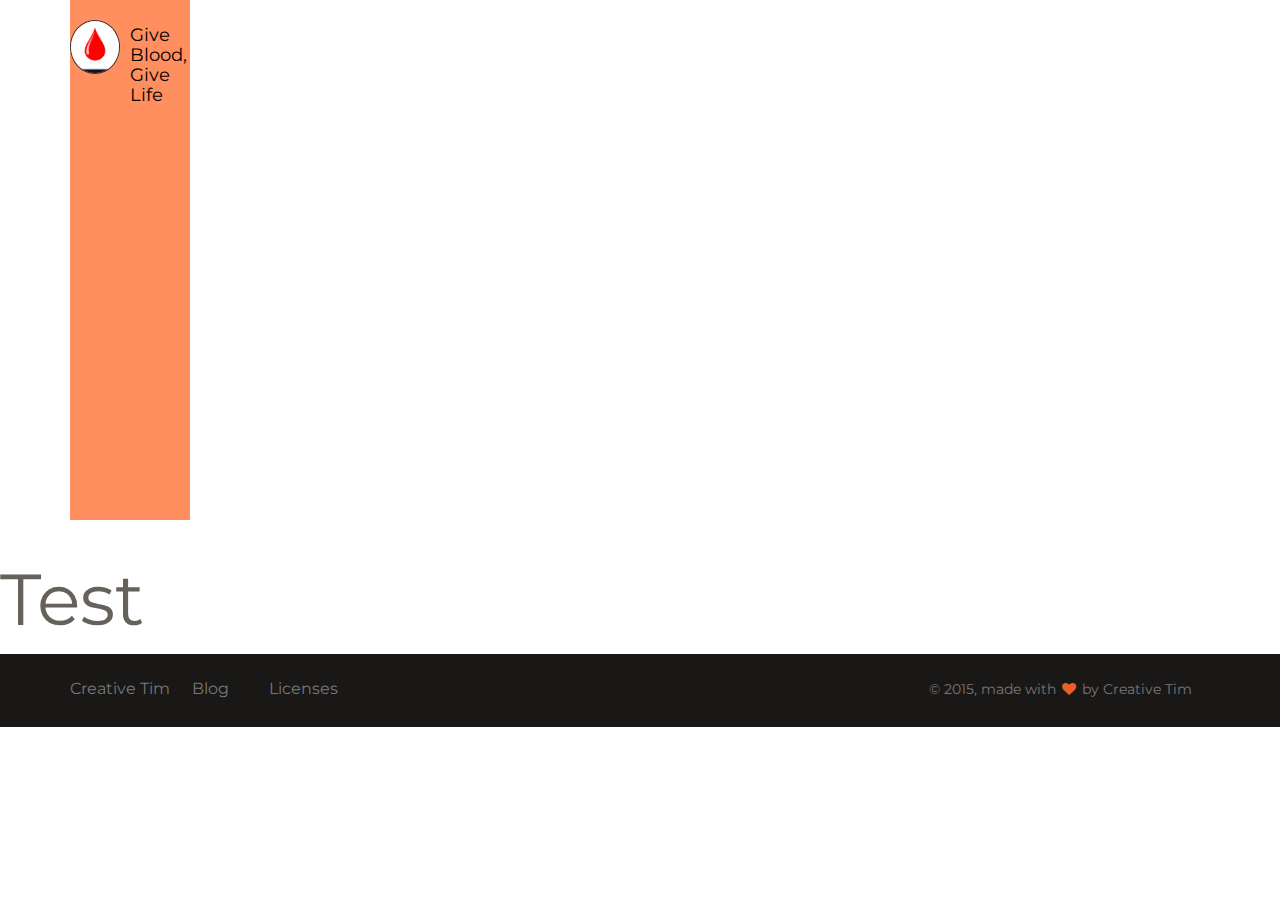
==== commit effba2ee: "added background color for the header" ====
--- a/index.html
+++ b/index.html
@@ -25,7 +25,9 @@
 <body>
 <nav class="navbar navbar-ct-transparent" role="navigation-demo" id="demo-navbar">
   <div class="container">
-  
+    
+     
+   
     <!-- Brand and toggle get grouped for better mobile display -->
     <div class="navbar-header">
 
@@ -40,7 +42,7 @@
                 </div>
             </div>
       </a>
-   
+    <div class="demo-header"></div>
     </div>
 
 <!-- Collect the nav links, forms, and other content for toggling -->
@@ -52,7 +54,8 @@
 
 <!-- Body-->
 <div class="wrapper">
-<h1>This is the body</h1>
+
+    <h1>Test</h1>
 </div>
 <!-- End of Body-->
 
